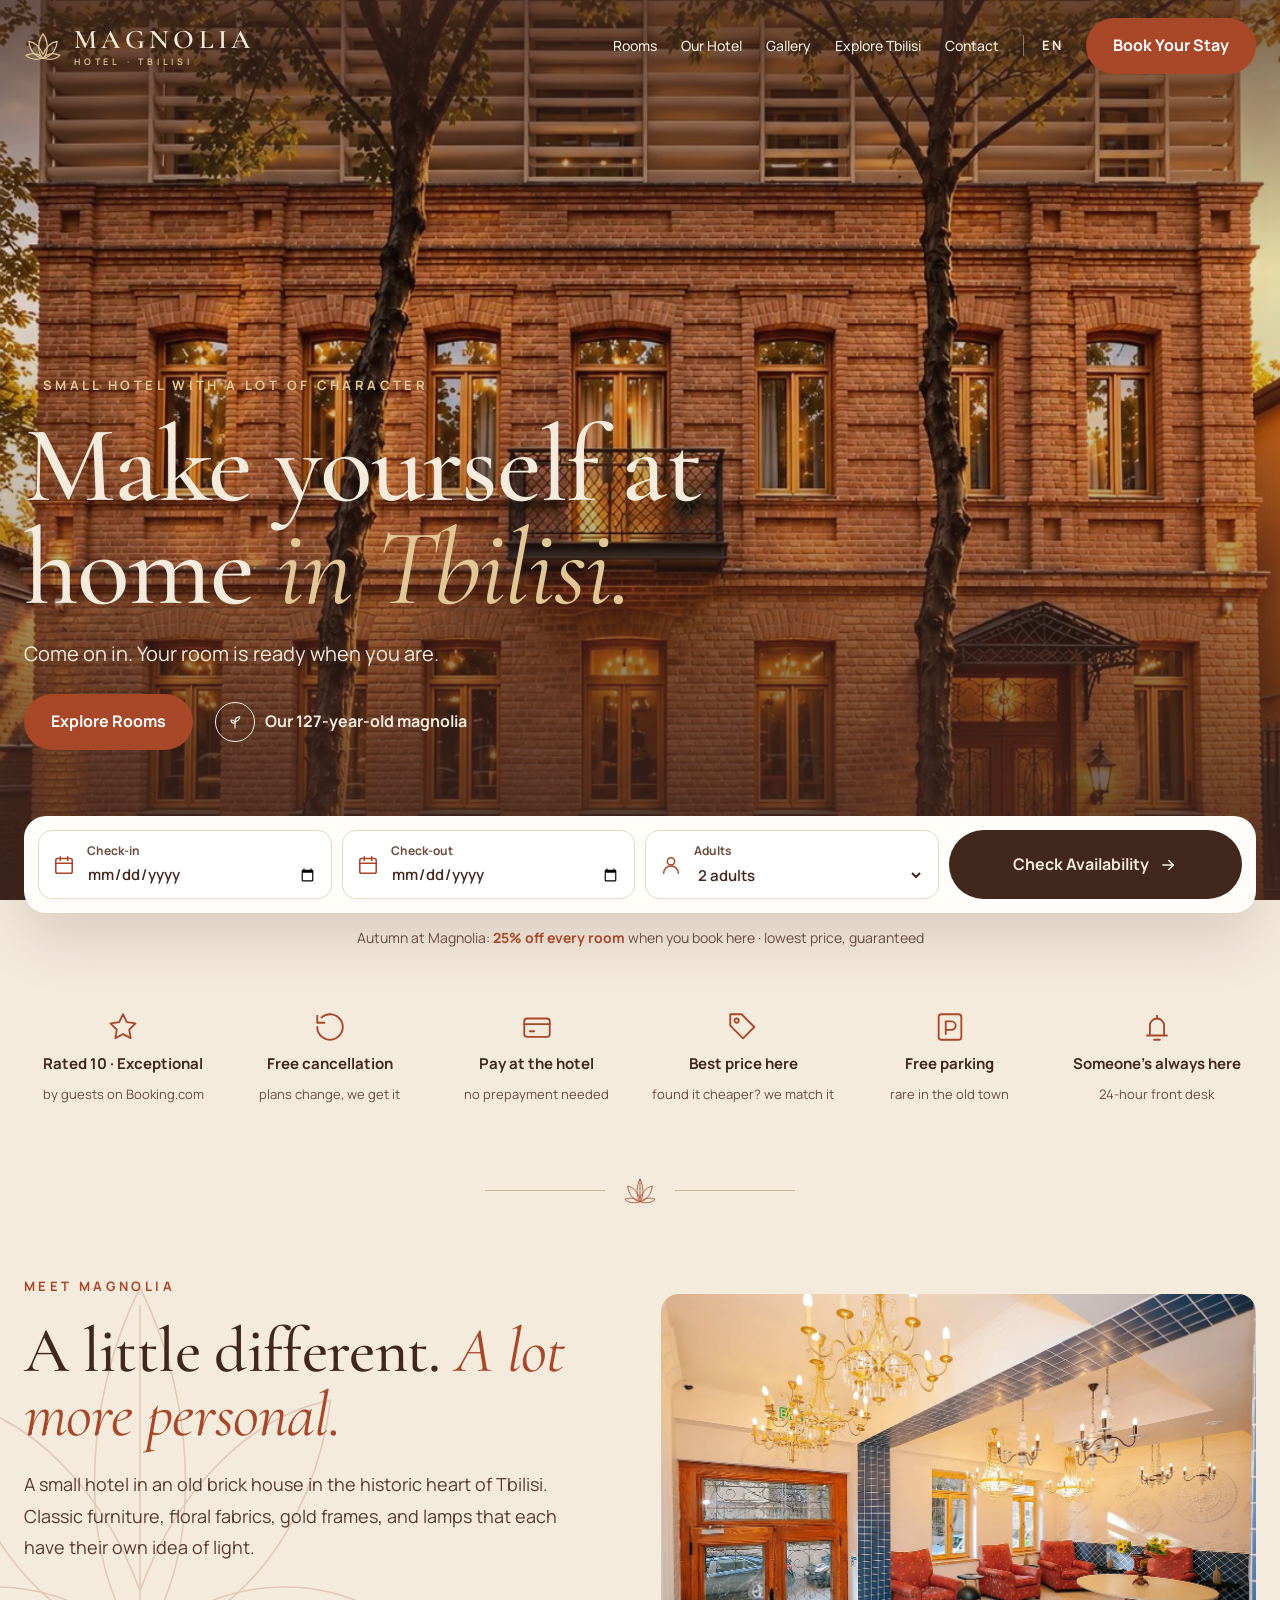
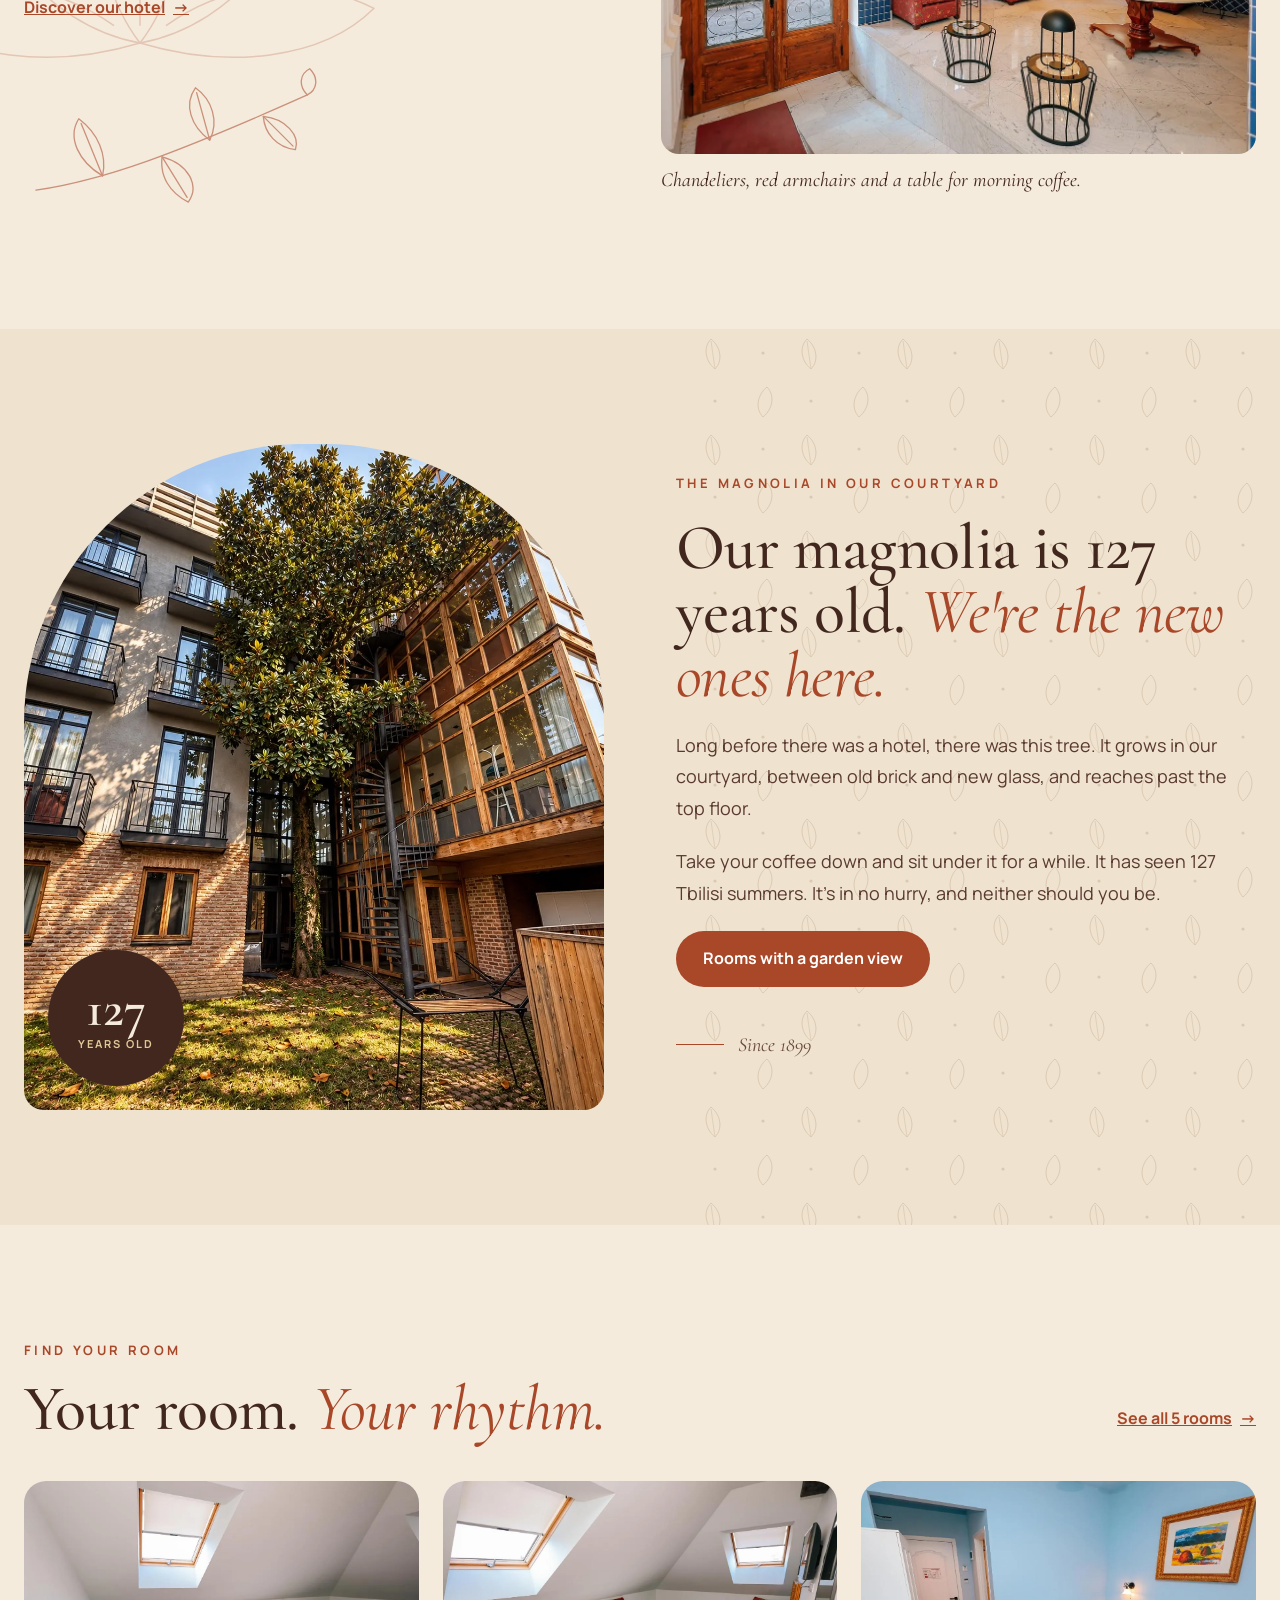
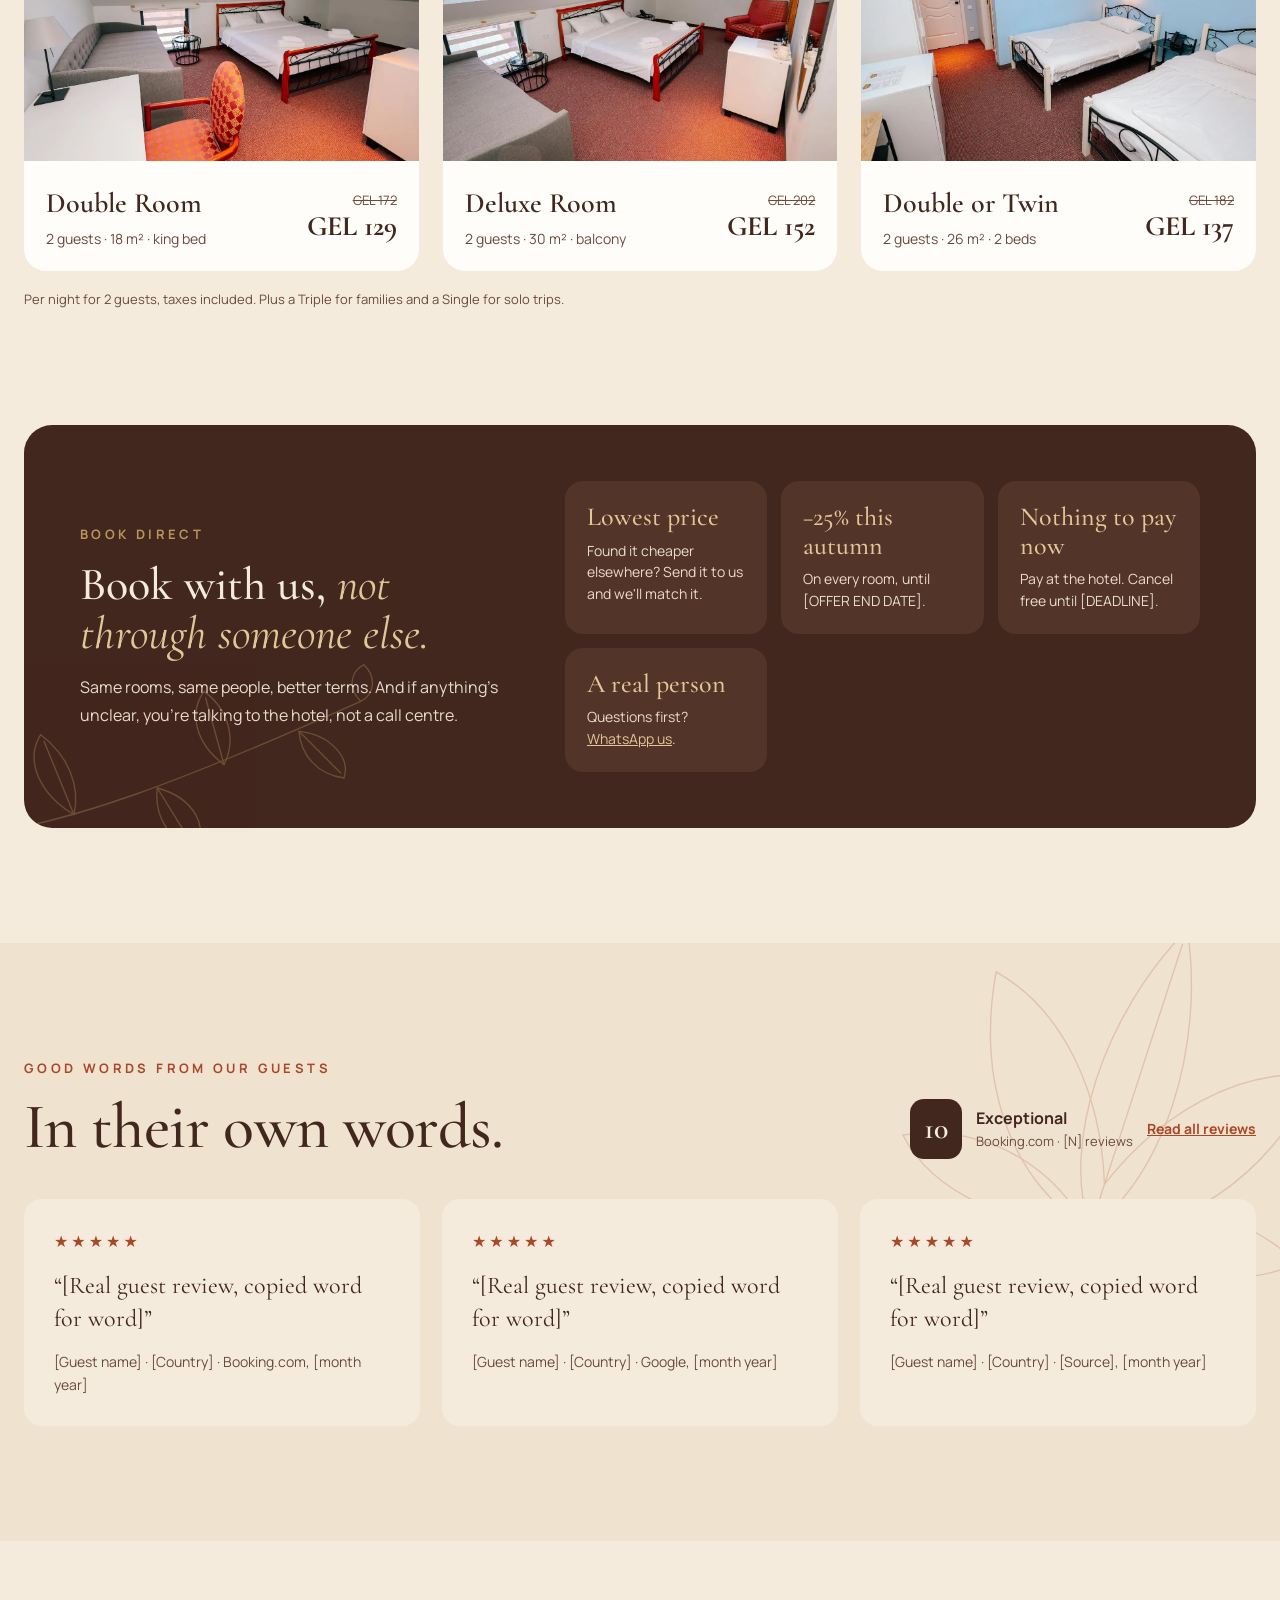
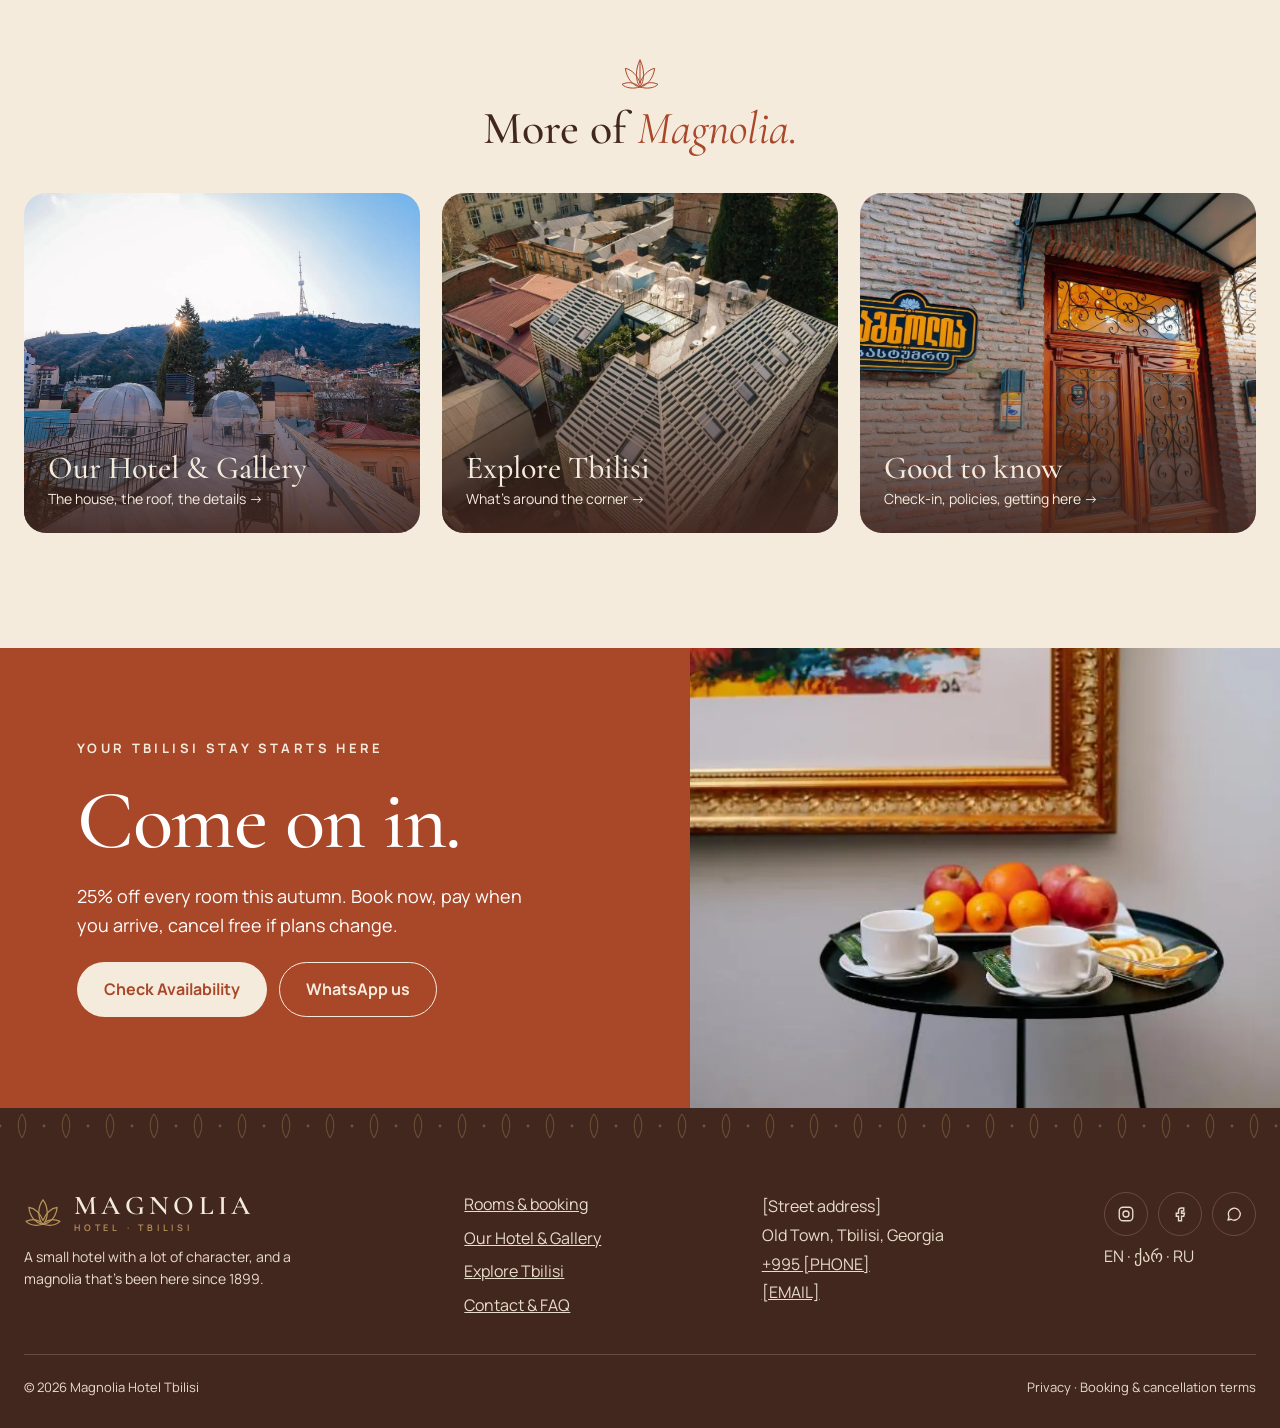
==== index.html @ 1e83b97d "Add Magnolia Hotel website: 5 pages, booking flow, mobile layout Static HTML/CSS/JS site built from " ====
<!doctype html>
<html lang="en">
<head>
<meta charset="utf-8">
<meta name="viewport" content="width=device-width, initial-scale=1">
<title>Magnolia Hotel Tbilisi — A small hotel with a lot of character</title>
<meta name="description" content="A small hotel in an old brick house in Old Tbilisi, with a 127-year-old magnolia in the courtyard. 25% off every room this autumn. Free cancellation, pay at the hotel.">
<meta property="og:title" content="Magnolia Hotel Tbilisi">
<meta property="og:description" content="Make yourself at home in Tbilisi. A small hotel with a lot of character.">
<meta property="og:image" content="assets/img/hero-facade.webp">
<meta name="theme-color" content="#42271F">
<link rel="icon" href="assets/img/favicon.svg" type="image/svg+xml">
<link rel="preconnect" href="https://fonts.googleapis.com">
<link rel="preconnect" href="https://fonts.gstatic.com" crossorigin>
<link href="https://fonts.googleapis.com/css2?family=Cormorant+Garamond:ital,wght@0,400;0,500;0,600;1,400;1,500&family=Manrope:wght@400;500;600;700&display=swap" rel="stylesheet">
<link rel="stylesheet" href="assets/css/styles.css">
<script type="application/ld+json">
{"@context":"https://schema.org","@type":"Hotel","name":"Magnolia Hotel Tbilisi","description":"A small hotel in an old brick house in Old Tbilisi, with a 127-year-old magnolia in the courtyard.","address":{"@type":"PostalAddress","streetAddress":"[Street address]","addressLocality":"Tbilisi","addressCountry":"GE"},"telephone":"+995 [PHONE]","amenityFeature":[{"@type":"LocationFeatureSpecification","name":"Free parking","value":true},{"@type":"LocationFeatureSpecification","name":"Free Wi-Fi","value":true},{"@type":"LocationFeatureSpecification","name":"24-hour front desk","value":true}],"priceRange":"GEL 106–190"}
</script>
</head>
<body>
<svg width="0" height="0" style="position:absolute" aria-hidden="true">
<symbol id="mg-mark" viewBox="0 0 40 34"><g fill="none" stroke="currentColor" stroke-linejoin="round"><path d="M20 30 C14 24 14 12 20 4 C26 12 26 24 20 30Z"/><path d="M20 30 C12 29 6 22 5 12 C12 13 17 19 20 26"/><path d="M20 30 C28 29 34 22 35 12 C28 13 23 19 20 26"/><path d="M20 30 C13 32 6 31 2 27 C8 24 14 25 18 28"/><path d="M20 30 C27 32 34 31 38 27 C32 24 26 25 22 28"/></g></symbol>
<symbol id="mg-flower" viewBox="0 0 120 100"><g fill="none" stroke="currentColor" stroke-linejoin="round"><path d="M60 92 C46 74 46 38 60 10 C74 38 74 74 60 92Z"/><path d="M60 92 C38 88 20 66 16 36 C36 40 52 58 60 80"/><path d="M60 92 C82 88 100 66 104 36 C84 40 68 58 60 80"/><path d="M60 92 C40 98 18 96 6 84 C22 76 40 78 54 88"/><path d="M60 92 C80 98 102 96 114 84 C98 76 80 78 66 88"/><path d="M60 14 L60 88"/></g></symbol>
<symbol id="mg-branch" viewBox="0 -6 240 126"><g fill="none" stroke="currentColor" stroke-linecap="round" stroke-linejoin="round"><path d="M4 100 C60 92 120 70 232 20"/><path d="M60 88 C40 76 30 56 40 40 C56 52 64 70 60 88Z"/><path d="M60 88 L42 44"/><path d="M110 72 C132 78 142 96 132 110 C116 102 108 88 110 72Z"/><path d="M110 72 L131 106"/><path d="M150 58 C134 46 128 28 138 14 C152 24 158 42 150 58Z"/><path d="M150 58 L139 18"/><path d="M195 38 C214 40 226 54 222 66 C206 64 196 52 195 38Z"/><path d="M195 38 L220 63"/><path d="M232 20 C224 12 226 2 234 -2 C242 6 240 16 232 20Z"/></g></symbol>
</svg>
<a class="skip-link" href="#main">Skip to content</a>

<header class="site-header site-header--overlay">
<div class="container site-header__inner">
<a class="logo" href="index.html" aria-label="Magnolia Hotel Tbilisi — home">
<svg class="logo__mark" stroke-width="1.3"><use href="#mg-mark"/></svg>
<span class="logo__text"><span class="logo__name">MAGNOLIA</span><span class="logo__sub">HOTEL · TBILISI</span></span>
</a>
<button class="nav-toggle" type="button" aria-controls="site-nav" aria-expanded="false" data-nav-open aria-label="Open menu"><svg width="20" height="20" viewBox="0 0 24 24" fill="none" stroke="currentColor" stroke-width="1.8" stroke-linecap="round" aria-hidden="true"><path d="M4 8h16M4 16h16"/></svg></button>
<nav class="nav" id="site-nav" aria-label="Main">
<button class="nav-toggle nav-close" type="button" data-nav-close aria-label="Close menu"><svg width="20" height="20" viewBox="0 0 24 24" fill="none" stroke="currentColor" stroke-width="1.8" stroke-linecap="round" aria-hidden="true"><path d="M6 6l12 12M18 6L6 18"/></svg></button>
<a href="rooms.html">Rooms</a>
<a href="our-hotel.html">Our Hotel</a>
<a href="our-hotel.html#gallery">Gallery</a>
<a href="explore.html">Explore Tbilisi</a>
<a href="contact.html">Contact</a>
<span class="nav__lang">EN</span>
<a class="btn btn--primary nav__cta" href="rooms.html">Book Your Stay</a>
</nav>
</div>
</header>

<main id="main">
<!-- HERO -->
<section class="hero">
<img class="hero__img" src="assets/img/hero-facade.webp" alt="Magnolia Hotel at golden hour: a red-brick facade with glowing windows, a wrought-iron balcony and two street trees" fetchpriority="high" width="1086" height="1448">
<div class="hero__shade" aria-hidden="true"></div>
<div class="container hero__content">
<div class="hero__copy">
<p class="eyebrow">A small hotel with a lot of character</p>
<h1 class="display h1">Make yourself at home <em>in Tbilisi.</em></h1>
<p class="hero__sub">Come on in. Your room is ready when you are.</p>
<div class="hero__actions">
<a class="btn btn--primary" href="rooms.html">Explore Rooms</a>
<a class="hero__story" href="#magnolia"><span class="hero__story-icon"><svg width="16" height="16" viewBox="0 0 24 24" fill="none" stroke="currentColor" stroke-width="1.8" stroke-linecap="round" stroke-linejoin="round" aria-hidden="true"><path d="M12 21V11"/><path d="M12 11c0-4 3-7 7-7 0 4-3 7-7 7z"/><path d="M12 14c0-3-2-5-6-5 0 3 2 5 6 5z"/></svg></span>Our 127-year-old magnolia</a>
</div>
</div>
</div>
</section>

<!-- BOOKING BAR -->
<section class="booking container" aria-label="Check availability">
<form class="booking__form" action="rooms.html" method="get" data-home-booking>
<label class="field"><svg width="22" height="22" viewBox="0 0 24 24" fill="none" stroke="currentColor" stroke-width="1.7" stroke-linecap="round" stroke-linejoin="round" aria-hidden="true"><rect x="3" y="5" width="18" height="16" rx="2"/><path d="M3 10h18M8 3v4M16 3v4"/></svg><span class="field__body"><span class="field__label">Check-in</span><input type="date" name="checkin"></span></label>
<label class="field"><svg width="22" height="22" viewBox="0 0 24 24" fill="none" stroke="currentColor" stroke-width="1.7" stroke-linecap="round" stroke-linejoin="round" aria-hidden="true"><rect x="3" y="5" width="18" height="16" rx="2"/><path d="M3 10h18M8 3v4M16 3v4"/></svg><span class="field__body"><span class="field__label">Check-out</span><input type="date" name="checkout"></span></label>
<label class="field"><svg width="22" height="22" viewBox="0 0 24 24" fill="none" stroke="currentColor" stroke-width="1.7" stroke-linecap="round" stroke-linejoin="round" aria-hidden="true"><circle cx="12" cy="8" r="4"/><path d="M4 21a8 8 0 0 1 16 0"/></svg><span class="field__body"><span class="field__label">Adults</span><select name="adults"><option value="2">2 adults</option><option value="1">1 adult</option><option value="3">3 adults</option></select></span></label>
<button class="btn btn--dark" type="submit">Check Availability <svg width="18" height="18" viewBox="0 0 24 24" fill="none" stroke="currentColor" stroke-width="2" stroke-linecap="round" stroke-linejoin="round" aria-hidden="true"><path d="M5 12h14"/><path d="M13 6l6 6-6 6"/></svg></button>
</form>
<p class="booking__note">Autumn at Magnolia: <strong>25% off every room</strong> when you book here · lowest price, guaranteed</p>
</section>

<!-- TRUST -->
<section class="container" aria-label="Why guests trust us">
<ul class="trust">
<li><svg viewBox="0 0 24 24" fill="none" stroke="currentColor" stroke-width="1.3" stroke-linecap="round" stroke-linejoin="round" aria-hidden="true"><path d="M12 3l2.7 5.6 6.1.9-4.4 4.3 1 6.1L12 17l-5.4 2.9 1-6.1-4.4-4.3 6.1-.9z"/></svg><strong>Rated 10 · Exceptional</strong><span>by guests on Booking.com</span></li>
<li><svg viewBox="0 0 24 24" fill="none" stroke="currentColor" stroke-width="1.3" stroke-linecap="round" stroke-linejoin="round" aria-hidden="true"><path d="M3 12a9 9 0 1 0 3-6.7"/><path d="M3 4v5h5"/></svg><strong>Free cancellation</strong><span>plans change, we get it</span></li>
<li><svg viewBox="0 0 24 24" fill="none" stroke="currentColor" stroke-width="1.3" stroke-linecap="round" stroke-linejoin="round" aria-hidden="true"><rect x="3" y="6" width="18" height="13" rx="2"/><path d="M3 10h18M7 15h3"/></svg><strong>Pay at the hotel</strong><span>no prepayment needed</span></li>
<li><svg viewBox="0 0 24 24" fill="none" stroke="currentColor" stroke-width="1.3" stroke-linecap="round" stroke-linejoin="round" aria-hidden="true"><path d="M20 12l-8 8-9-9V3h8z"/><circle cx="7.5" cy="7.5" r="1.5"/></svg><strong>Best price here</strong><span>found it cheaper? we match it</span></li>
<li><svg viewBox="0 0 24 24" fill="none" stroke="currentColor" stroke-width="1.3" stroke-linecap="round" stroke-linejoin="round" aria-hidden="true"><rect x="4" y="3" width="16" height="18" rx="2"/><path d="M9 17V8h4a3 3 0 0 1 0 6H9"/></svg><strong>Free parking</strong><span>rare in the old town</span></li>
<li><svg viewBox="0 0 24 24" fill="none" stroke="currentColor" stroke-width="1.3" stroke-linecap="round" stroke-linejoin="round" aria-hidden="true"><path d="M5 18h14M7 18V11a5 5 0 0 1 10 0v7"/><path d="M12 4v2M10 21h4"/></svg><strong>Someone's always here</strong><span>24-hour front desk</span></li>
</ul>
<div class="ornament" aria-hidden="true"><svg width="34" height="28" stroke-width="3"><use href="#mg-flower"/></svg></div>
</section>

<!-- MEET MAGNOLIA -->
<section class="section decor-host" style="padding-top: 72px">
<svg class="decor decor--hide-sm" width="520" height="434" stroke-width="0.35" style="left:-120px;top:40px;opacity:.22;color:var(--terracotta)" aria-hidden="true"><use href="#mg-flower"/></svg>
<div class="container split">
<div class="stack">
<p class="eyebrow">Meet Magnolia</p>
<h2 class="h2">A little different. <em>A lot more personal.</em></h2>
<p class="lead">A small hotel in an old brick house in the historic heart of Tbilisi. Classic furniture, floral fabrics, gold frames, and lamps that each have their own idea of light.</p>
<a class="link-arrow" href="our-hotel.html">Discover our hotel <span aria-hidden="true">→</span></a>
<svg width="300" height="150" stroke-width="1.1" style="color:var(--terracotta);opacity:.55;margin-top:12px" aria-hidden="true"><use href="#mg-branch"/></svg>
</div>
<figure class="figure" style="flex-grow:1.2">
<img src="assets/img/lobby.webp" alt="Magnolia's lobby: gold chandeliers, red floral armchairs, blue tiles and a round wooden table" loading="lazy" style="height:clamp(300px,36vw,460px)" width="1400" height="933">
<figcaption class="caption">Chandeliers, red armchairs and a table for morning coffee.</figcaption>
</figure>
</div>
</section>

<!-- 127-YEAR-OLD MAGNOLIA -->
<section id="magnolia" class="section section--sand decor-host">
<svg class="decor decor--hide-sm" style="top:0;right:0;width:46%;height:100%;opacity:.5" aria-hidden="true"><defs><pattern id="mg-leaves" width="96" height="96" patternUnits="userSpaceOnUse"><path d="M24 40 C14 32 12 18 20 10 C30 18 32 32 24 40Z" fill="none" stroke="#C9B497"/><path d="M24 40 L20 12" stroke="#C9B497" stroke-width=".8"/><path d="M72 88 C82 80 84 66 76 58 C66 66 64 80 72 88Z" fill="none" stroke="#C9B497"/><circle cx="72" cy="24" r="1.6" fill="#C9B497"/><circle cx="24" cy="72" r="1.6" fill="#C9B497"/></pattern></defs><rect width="100%" height="100%" fill="url(#mg-leaves)"/></svg>
<div class="container split">
<figure class="magnolia__media figure">
<img class="arch" src="assets/img/magnolia-courtyard.webp" alt="A tall, old magnolia tree in the hotel courtyard, rising between brick walls, glass windows and a spiral staircase" loading="lazy" width="1086" height="1448">
<div class="badge-127"><b>127</b><span>YEARS OLD</span></div>
</figure>
<div class="stack">
<p class="eyebrow">The magnolia in our courtyard</p>
<h2 class="h2">Our magnolia is 127 years old. <em>We're the new ones here.</em></h2>
<p class="lead">Long before there was a hotel, there was this tree. It grows in our courtyard, between old brick and new glass, and reaches past the top floor.</p>
<p class="lead">Take your coffee down and sit under it for a while. It has seen 127 Tbilisi summers. It's in no hurry, and neither should you be.</p>
<div><a class="btn btn--primary" href="rooms.html">Rooms with a garden view</a></div>
<p class="since">Since 1899</p>
</div>
</div>
</section>

<!-- ROOMS PREVIEW -->
<section class="section">
<div class="container">
<div class="section-head">
<div class="stack" style="gap:16px">
<p class="eyebrow">Find your room</p>
<h2 class="h2">Your room. <em>Your rhythm.</em></h2>
</div>
<a class="link-arrow" href="rooms.html">See all 5 rooms <span aria-hidden="true">→</span></a>
</div>
<div class="cards">
<a class="room-card" href="rooms.html?room=double"><img src="assets/img/room-double.webp" alt="Double Room with a skylight over a writing desk and a king bed" loading="lazy" width="1280" height="853"><span class="room-card__body"><span><span class="room-card__name">Double Room</span><span class="room-card__meta">2 guests · 18 m² · king bed</span></span><span class="price"><s>GEL 172</s><strong>GEL 129</strong></span></span></a>
<a class="room-card" href="rooms.html?room=deluxe"><img src="assets/img/room-deluxe.webp" alt="Deluxe Room with two skylights, a king bed and a red armchair" loading="lazy" width="1280" height="853"><span class="room-card__body"><span><span class="room-card__name">Deluxe Room</span><span class="room-card__meta">2 guests · 30 m² · balcony</span></span><span class="price"><s>GEL 202</s><strong>GEL 152</strong></span></span></a>
<a class="room-card" href="rooms.html?room=twin"><img src="assets/img/room-twin.webp" alt="Double or Twin Room with dusty blue walls and two beds" loading="lazy" width="1280" height="853"><span class="room-card__body"><span><span class="room-card__name">Double or Twin</span><span class="room-card__meta">2 guests · 26 m² · 2 beds</span></span><span class="price"><s>GEL 182</s><strong>GEL 137</strong></span></span></a>
</div>
<p class="small" style="margin-top:18px">Per night for 2 guests, taxes included. Plus a Triple for families and a Single for solo trips.</p>
</div>
</section>

<!-- BOOK DIRECT -->
<section class="container" style="padding-bottom: clamp(72px, 9vw, 120px)" aria-labelledby="direct-h">
<div class="direct decor-host">
<svg class="decor" width="420" height="210" stroke-width=".8" style="left:-60px;bottom:-40px;opacity:.35;color:var(--gold)" aria-hidden="true"><use href="#mg-branch"/></svg>
<div class="stack on-dark" style="gap:16px">
<p class="eyebrow">Book direct</p>
<h2 id="direct-h" class="h3">Book with us, <em style="color:var(--gold-light)">not through someone else.</em></h2>
<p class="lead" style="color:#E8DCCB;font-size:16px">Same rooms, same people, better terms. And if anything's unclear, you're talking to the hotel, not a call centre.</p>
</div>
<ul>
<li><strong>Lowest price</strong><span>Found it cheaper elsewhere? Send it to us and we'll match it.</span></li>
<li><strong>−25% this autumn</strong><span>On every room, until [OFFER END DATE].</span></li>
<li><strong>Nothing to pay now</strong><span>Pay at the hotel. Cancel free until [DEADLINE].</span></li>
<li><strong>A real person</strong><span>Questions first? <a href="https://wa.me/995000000000">WhatsApp us</a>.</span></li>
</ul>
</div>
</section>

<!-- REVIEWS -->
<section class="section section--sand decor-host" aria-labelledby="reviews-h">
<svg class="decor decor--hide-sm" width="460" height="384" stroke-width=".35" style="right:-90px;top:-60px;opacity:.2;transform:rotate(18deg);color:var(--terracotta)" aria-hidden="true"><use href="#mg-flower"/></svg>
<div class="container">
<div class="section-head">
<div class="stack" style="gap:16px">
<p class="eyebrow">Good words from our guests</p>
<h2 id="reviews-h" class="h2">In their own words.</h2>
</div>
<div class="rating"><span class="rating__score">10</span><span style="display:flex;flex-direction:column;font-size:14px"><strong style="font-size:16px">Exceptional</strong><span class="small">Booking.com · [N] reviews</span></span><a href="https://www.booking.com" style="font-weight:700;font-size:14px">Read all reviews</a></div>
</div>
<div class="reviews">
<blockquote class="review"><span class="review__stars" aria-label="5 out of 5">★★★★★</span><p>“[Real guest review, copied word for word]”</p><footer>[Guest name] · [Country] · Booking.com, [month year]</footer></blockquote>
<blockquote class="review"><span class="review__stars" aria-label="5 out of 5">★★★★★</span><p>“[Real guest review, copied word for word]”</p><footer>[Guest name] · [Country] · Google, [month year]</footer></blockquote>
<blockquote class="review"><span class="review__stars" aria-label="5 out of 5">★★★★★</span><p>“[Real guest review, copied word for word]”</p><footer>[Guest name] · [Country] · [Source], [month year]</footer></blockquote>
</div>
</div>
</section>

<!-- MORE OF MAGNOLIA -->
<section class="section" aria-labelledby="more-h">
<div class="container">
<div class="stack" style="align-items:center;text-align:center;gap:14px;margin-bottom:40px">
<svg width="40" height="34" stroke-width="3" style="color:var(--terracotta)" aria-hidden="true"><use href="#mg-flower"/></svg>
<h2 id="more-h" class="h3">More of <em>Magnolia.</em></h2>
</div>
<div class="tiles">
<a class="tile" href="our-hotel.html"><img src="assets/img/rooftop-view.webp" alt="" loading="lazy"><span class="tile__text"><strong>Our Hotel &amp; Gallery</strong><span>The house, the roof, the details →</span></span></a>
<a class="tile" href="explore.html"><img src="assets/img/rooftop-domes.webp" alt="" loading="lazy"><span class="tile__text"><strong>Explore Tbilisi</strong><span>What's around the corner →</span></span></a>
<a class="tile" href="contact.html"><img src="assets/img/entrance-door.webp" alt="" loading="lazy"><span class="tile__text"><strong>Good to know</strong><span>Check-in, policies, getting here →</span></span></a>
</div>
</div>
</section>

<!-- CTA -->
<section class="cta-split">
<div class="cta-split__text">
<p class="eyebrow">Your Tbilisi stay starts here</p>
<h2 class="display" style="font-size:clamp(52px,6.5vw,100px)">Come on in.</h2>
<p style="margin:0;font-size:18px;max-width:480px">25% off every room this autumn. Book now, pay when you arrive, cancel free if plans change.</p>
<div style="display:flex;flex-wrap:wrap;gap:12px"><a class="btn btn--light" href="rooms.html">Check Availability</a><a class="btn btn--outline-light" href="https://wa.me/995000000000">WhatsApp us</a></div>
</div>
<div class="cta-split__media"><img src="assets/img/welcome-tray.webp" alt="Tea, oranges and apples on a small black table under a gold-framed painting" loading="lazy"></div>
</section>
</main>

<footer class="site-footer">
<svg class="footer-pattern" aria-hidden="true"><defs><pattern id="mg-petals" width="44" height="36" patternUnits="userSpaceOnUse"><path d="M22 6 C17 12 17 22 22 30 C27 22 27 12 22 6Z" fill="none" stroke="#B99559"/><circle cx="0" cy="18" r="1.4" fill="#B99559"/><circle cx="44" cy="18" r="1.4" fill="#B99559"/></pattern></defs><rect width="100%" height="100%" fill="url(#mg-petals)"/></svg>
<div class="container">
<div class="footer-grid">
<div class="stack" style="gap:14px;max-width:280px">
<span class="logo"><svg class="logo__mark" stroke-width="1.3" style="color:var(--gold)" aria-hidden="true"><use href="#mg-mark"/></svg><span class="logo__text"><span class="logo__name" style="color:var(--ivory)">MAGNOLIA</span><span class="logo__sub" style="color:var(--gold)">HOTEL · TBILISI</span></span></span>
<span style="font-size:14px">A small hotel with a lot of character, and a magnolia that's been here since 1899.</span>
</div>
<nav aria-label="Footer"><a href="rooms.html">Rooms &amp; booking</a><a href="our-hotel.html">Our Hotel &amp; Gallery</a><a href="explore.html">Explore Tbilisi</a><a href="contact.html">Contact &amp; FAQ</a></nav>
<address>[Street address]<br>Old Town, Tbilisi, Georgia<br><a href="tel:+995000000000">+995 [PHONE]</a><br><a href="mailto:hello@example.com">[EMAIL]</a></address>
<div class="footer-col">
<div class="social">
<a href="https://instagram.com" aria-label="Instagram"><svg width="18" height="18" viewBox="0 0 24 24" fill="none" stroke="currentColor" stroke-width="1.8" aria-hidden="true"><rect x="3" y="3" width="18" height="18" rx="5"/><circle cx="12" cy="12" r="4"/></svg></a>
<a href="https://facebook.com" aria-label="Facebook"><svg width="18" height="18" viewBox="0 0 24 24" fill="none" stroke="currentColor" stroke-width="1.8" stroke-linecap="round" aria-hidden="true"><path d="M14 8h3V4h-3a4 4 0 0 0-4 4v3H7v4h3v6h4v-6h3l1-4h-4V8z"/></svg></a>
<a href="https://wa.me/995000000000" aria-label="WhatsApp"><svg width="18" height="18" viewBox="0 0 24 24" fill="none" stroke="currentColor" stroke-width="1.8" stroke-linejoin="round" aria-hidden="true"><path d="M4 20l1.3-3.9A8 8 0 1 1 8 19z"/></svg></a>
</div>
<span>EN · ქარ · RU</span>
</div>
</div>
<div class="footer-bottom"><span>© 2026 Magnolia Hotel Tbilisi</span><span>Privacy · Booking &amp; cancellation terms</span></div>
</div>
</footer>

<div class="mobile-book" role="region" aria-label="Quick booking">
<span class="mobile-book__price">from <s>GEL 142</s><strong>GEL 106 <em>−25%</em></strong></span>
<a class="btn btn--primary" href="rooms.html">Book Now</a>
</div>

<script src="assets/js/main.js" defer></script>
</body>
</html>
---- assets/css/styles.css ----
/* ==========================================================================
   Magnolia Hotel Tbilisi — styles
   Brand: Terracotta · Warm Ivory · Soft Gold · Dusty Blue · Dark Cocoa
   Type:  Cormorant Garamond (display) + Manrope (text)
   ========================================================================== */

:root {
  --terracotta: #A94729;
  --ivory: #F5EBDD;
  --gold: #B99559;
  --gold-light: #E2C796;
  --blue: #7793A5;
  --cocoa: #42271F;
  --cocoa-2: #533429;
  --sand: #EFE2CF;
  --paper: #FFFDF9;
  --text: #5A3A2F;
  --muted: #6B4A3E;
  --line: #E6D8C3;
  --line-2: #C9B497;
  --ok: #2F6B45;

  --font-display: 'Cormorant Garamond', Georgia, serif;
  --font-text: 'Manrope', system-ui, -apple-system, sans-serif;

  --container: 1360px;
  --gutter: 24px;
  --radius: 20px;
  --radius-lg: 28px;
  --shadow: 0 24px 60px rgba(66, 39, 31, 0.16);
}

*, *::before, *::after { box-sizing: border-box; }
html { scroll-behavior: smooth; -webkit-text-size-adjust: 100%; }
body {
  margin: 0;
  background: var(--ivory);
  color: var(--cocoa);
  font-family: var(--font-text);
  font-size: 16px;
  line-height: 1.6;
  -webkit-font-smoothing: antialiased;
}
img, svg { display: block; max-width: 100%; }
a { color: var(--terracotta); }
a:hover { color: var(--cocoa); }
button, input, select, textarea { font: inherit; color: inherit; }
:focus-visible { outline: 3px solid var(--gold); outline-offset: 3px; border-radius: 6px; }
.sr-only { position: absolute; width: 1px; height: 1px; padding: 0; margin: -1px; overflow: hidden; clip: rect(0 0 0 0); white-space: nowrap; border: 0; }
.skip-link { position: absolute; left: 16px; top: -60px; z-index: 100; background: var(--cocoa); color: var(--ivory); padding: 10px 16px; border-radius: 10px; }
.skip-link:focus { top: 16px; }

/* ---------- Layout ---------- */
.container { width: 100%; max-width: var(--container); margin: 0 auto; padding: 0 var(--gutter); }
.section { padding: clamp(72px, 9vw, 120px) 0; position: relative; }
.section--sand { background: var(--sand); }
.section--cocoa { background: var(--cocoa); color: var(--ivory); }
.decor-host { position: relative; z-index: 0; overflow: hidden; }
.decor { position: absolute; z-index: -1; pointer-events: none; }
.split { display: flex; flex-wrap: wrap; gap: clamp(40px, 6vw, 72px); align-items: center; }
.split > * { flex: 1 1 420px; min-width: 0; }
.stack { display: flex; flex-direction: column; gap: 22px; }
.section-head { display: flex; flex-wrap: wrap; gap: 20px 32px; align-items: flex-end; justify-content: space-between; margin-bottom: 40px; }

/* ---------- Type ---------- */
.eyebrow { font-size: 13px; font-weight: 700; letter-spacing: 0.26em; text-transform: uppercase; color: var(--terracotta); margin: 0; }
.section--cocoa .eyebrow, .on-dark .eyebrow { color: var(--gold); }
.display { font-family: var(--font-display); font-weight: 500; line-height: 0.95; letter-spacing: -0.015em; margin: 0; }
.display em, .h2 em, .h3 em { font-weight: 400; font-style: italic; color: var(--terracotta); }
.on-dark .display em, .section--cocoa .h2 em, .on-dark .h2 em { color: var(--gold-light); }
.h1 { font-size: clamp(52px, 8.5vw, 128px); }
.h1-page { font-size: clamp(48px, 7vw, 104px); }
.h2 { font-family: var(--font-display); font-weight: 500; font-size: clamp(40px, 5vw, 72px); line-height: 1; margin: 0; letter-spacing: -0.01em; }
.h3 { font-family: var(--font-display); font-weight: 500; font-size: clamp(32px, 3.6vw, 52px); line-height: 1.05; margin: 0; }
.lead { font-size: 18px; line-height: 1.75; color: var(--text); margin: 0; }
.section--cocoa .lead { color: #E8DCCB; }
.caption { font-family: var(--font-display); font-style: italic; font-size: 20px; margin: 0; }
.small { font-size: 13px; color: var(--muted); margin: 0; }

/* ---------- Buttons ---------- */
.btn { display: inline-flex; align-items: center; justify-content: center; gap: 10px; min-height: 52px; padding: 14px 26px; border-radius: 999px; font-weight: 700; font-size: 16px; text-decoration: none; border: 1px solid transparent; cursor: pointer; transition: transform .15s ease, background .15s ease, color .15s ease; }
.btn:hover { transform: translateY(-1px); }
.btn--primary { background: var(--terracotta); color: #fff; }
.btn--primary:hover { background: #923B21; color: #fff; }
.btn--dark { background: var(--cocoa); color: var(--ivory); }
.btn--dark:hover { background: #2F1B15; color: var(--ivory); }
.btn--light { background: var(--ivory); color: var(--terracotta); }
.btn--outline { border-color: var(--cocoa); color: var(--cocoa); background: transparent; }
.btn--outline-light { border-color: var(--ivory); color: var(--ivory); background: transparent; }
.btn--outline-light:hover { color: var(--ivory); background: rgba(245,235,221,.12); }
.btn--block { width: 100%; }
.link-arrow { display: inline-flex; align-items: center; gap: 8px; min-height: 44px; font-weight: 700; }

/* ---------- Logo ---------- */
.logo { display: inline-flex; align-items: center; gap: 12px; text-decoration: none; color: inherit; }
.logo:hover { color: inherit; }
.logo__mark { width: 38px; height: 32px; color: var(--gold-light); }
.logo__text { display: flex; flex-direction: column; line-height: 1; }
.logo__name { font-family: var(--font-display); font-size: 27px; font-weight: 600; letter-spacing: 0.16em; }
.logo__sub { font-size: 9px; font-weight: 600; letter-spacing: 0.42em; margin-top: 4px; color: var(--gold-light); }

/* ---------- Header ---------- */
.site-header { position: sticky; top: 0; z-index: 50; background: var(--cocoa); color: var(--ivory); transition: background .25s ease, box-shadow .25s ease; }
.site-header--overlay { position: absolute; left: 0; right: 0; background: transparent; }
.site-header--overlay.is-scrolled { position: fixed; background: rgba(66,39,31,.96); box-shadow: 0 6px 24px rgba(0,0,0,.18); }
.site-header__inner { display: flex; align-items: center; justify-content: space-between; gap: 18px; padding-top: 18px; padding-bottom: 18px; }
.nav { display: flex; align-items: center; gap: 24px; font-size: 14px; font-weight: 500; }
.nav a { color: var(--ivory); text-decoration: none; }
.nav a:hover, .nav a[aria-current="page"] { color: var(--gold-light); }
.nav a[aria-current="page"] { text-decoration: underline; text-underline-offset: 6px; }
.nav__lang { font-size: 13px; font-weight: 700; letter-spacing: .1em; border-left: 1px solid rgba(245,235,221,.4); padding-left: 18px; }
.nav__cta { color: #fff !important; }
.nav-toggle { display: none; width: 46px; height: 46px; border-radius: 50%; border: 1px solid rgba(245,235,221,.5); background: transparent; color: var(--ivory); align-items: center; justify-content: center; cursor: pointer; }

@media (max-width: 1080px) {
  .nav-toggle { display: inline-flex; }
  .nav { position: fixed; inset: 0; z-index: 60; flex-direction: column; align-items: flex-start; justify-content: center; gap: 22px; padding: 96px 32px 40px; background: var(--cocoa); font-size: 24px; font-family: var(--font-display); transform: translateX(100%); transition: transform .3s ease; visibility: hidden; }
  .nav.is-open { transform: none; visibility: visible; }
  .nav__lang { border: 0; padding: 0; font-family: var(--font-text); font-size: 15px; }
  .nav__cta { font-family: var(--font-text); font-size: 16px; margin-top: 8px; }
  .nav-close { position: absolute; top: 20px; right: 24px; }
}
@media (min-width: 1081px) { .nav-close { display: none; } }

/* ---------- Hero ---------- */
.hero { position: relative; min-height: min(100vh, 900px); display: flex; flex-direction: column; color: var(--ivory); background: var(--cocoa); overflow: hidden; }
.hero__img { position: absolute; inset: 0; width: 100%; height: 100%; object-fit: cover; object-position: center 58%; }
.hero__shade { position: absolute; inset: 0; background: linear-gradient(180deg, rgba(66,39,31,.72) 0%, rgba(66,39,31,.12) 30%, rgba(66,39,31,.3) 55%, rgba(66,39,31,.9) 100%); }
.hero__content { position: relative; z-index: 2; flex-grow: 1; display: flex; flex-direction: column; justify-content: flex-end; padding-top: 130px; padding-bottom: 150px; }
.hero__copy { max-width: 900px; display: flex; flex-direction: column; gap: 18px; }
.hero .eyebrow { color: var(--gold-light); }
.hero .display em { color: var(--gold-light); }
.hero__sub { font-size: 20px; margin: 0; }
.hero__actions { display: flex; flex-wrap: wrap; align-items: center; gap: 12px 22px; padding-top: 6px; }
.hero__story { display: inline-flex; align-items: center; gap: 10px; min-height: 44px; color: var(--ivory); font-weight: 700; text-decoration: none; }
.hero__story:hover { color: var(--gold-light); }
.hero__story-icon { width: 40px; height: 40px; border-radius: 50%; border: 1px solid currentColor; display: flex; align-items: center; justify-content: center; }

.page-banner { position: relative; min-height: 480px; display: flex; align-items: flex-end; color: var(--ivory); background: var(--cocoa); }
.page-banner img { position: absolute; inset: 0; width: 100%; height: 100%; object-fit: cover; }
.page-banner::after { content: ""; position: absolute; inset: 0; background: linear-gradient(0deg, rgba(66,39,31,.9) 0%, rgba(66,39,31,.12) 65%); }
.page-banner .container { position: relative; z-index: 1; padding-top: 48px; padding-bottom: 48px; display: flex; flex-direction: column; gap: 14px; }
.page-banner .eyebrow { color: var(--gold-light); }
.page-banner .display em { color: var(--gold-light); }

/* ---------- Booking bar ---------- */
.booking { position: relative; z-index: 3; margin-top: -84px; }
.booking__form { background: var(--paper); border-radius: 22px; box-shadow: var(--shadow); padding: 14px; display: grid; grid-template-columns: repeat(auto-fit, minmax(200px, 1fr)); gap: 10px; }
.field { display: flex; align-items: center; gap: 12px; border: 1px solid var(--line); border-radius: 14px; padding: 10px 14px; background: #fff; }
.field svg { flex: none; color: var(--terracotta); }
.field__body { display: flex; flex-direction: column; gap: 2px; flex-grow: 1; min-width: 0; }
.field__label { font-size: 12px; font-weight: 700; color: var(--muted); }
.field input, .field select { border: 0; background: transparent; padding: 0; min-height: 26px; font-weight: 600; font-size: 15px; color: var(--cocoa); width: 100%; }
.booking__note { margin: 14px 4px 0; text-align: center; font-size: 14px; color: var(--muted); }
.booking__note strong { color: var(--terracotta); }

/* ---------- Trust strip ---------- */
.trust { list-style: none; margin: 0; padding: 44px 0 0; display: grid; grid-template-columns: repeat(auto-fit, minmax(160px, 1fr)); gap: 8px; }
.trust li { display: flex; flex-direction: column; align-items: center; text-align: center; gap: 8px; padding: 16px 8px; }
.trust svg { width: 34px; height: 34px; color: var(--terracotta); }
.trust strong { font-size: 15px; }
.trust span { font-size: 13px; color: var(--muted); }

.ornament { display: flex; align-items: center; justify-content: center; gap: 18px; padding-top: 56px; color: var(--terracotta); }
.ornament::before, .ornament::after { content: ""; width: 120px; height: 1px; background: var(--line-2); }

/* ---------- Figures ---------- */
.figure { margin: 0; display: flex; flex-direction: column; gap: 10px; }
.figure img { width: 100%; object-fit: cover; border-radius: 18px; }
.arch { border-radius: 280px 280px 20px 20px !important; }
.arch-sm { border-radius: 160px 160px 16px 16px !important; }

/* ---------- Magnolia story ---------- */
.magnolia__media { position: relative; }
.magnolia__media img { width: 100%; height: clamp(440px, 52vw, 720px); object-fit: cover; }
.badge-127 { position: absolute; left: 24px; bottom: 24px; width: 136px; height: 136px; border-radius: 50%; background: var(--cocoa); color: var(--ivory); display: flex; flex-direction: column; align-items: center; justify-content: center; text-align: center; }
.badge-127 b { font-family: var(--font-display); font-size: 52px; font-weight: 600; line-height: 1; }
.badge-127 span { font-size: 11px; font-weight: 700; letter-spacing: .18em; color: var(--gold-light); }
.since { display: flex; align-items: center; gap: 14px; font-family: var(--font-display); font-style: italic; font-size: 20px; color: var(--muted); }
.since::before { content: ""; width: 48px; height: 1px; background: var(--terracotta); }

/* ---------- Room preview cards (home) ---------- */
.cards { display: grid; grid-template-columns: repeat(auto-fit, minmax(290px, 1fr)); gap: 24px; }
.room-card { background: var(--paper); border-radius: 22px; overflow: hidden; text-decoration: none; color: var(--cocoa); display: flex; flex-direction: column; transition: transform .2s ease, box-shadow .2s ease; }
.room-card:hover { color: var(--cocoa); transform: translateY(-3px); box-shadow: 0 18px 40px rgba(66,39,31,.12); }
.room-card img { width: 100%; height: 280px; object-fit: cover; }
.room-card__body { padding: 20px 22px; display: flex; align-items: center; justify-content: space-between; gap: 12px; }
.room-card__name { font-family: var(--font-display); font-size: 28px; font-weight: 600; display: block; }
.room-card__meta { font-size: 14px; color: var(--muted); }
.price { display: flex; flex-direction: column; align-items: flex-end; }
.price s { font-size: 13px; color: var(--muted); }
.price strong { font-family: var(--font-display); font-size: 28px; line-height: 1.1; }

/* ---------- Book direct ---------- */
.direct { background: var(--cocoa); color: var(--ivory); border-radius: var(--radius-lg); padding: clamp(28px, 5vw, 56px); display: flex; flex-wrap: wrap; gap: 40px; align-items: center; }
.direct > div { flex: 1 1 320px; }
.direct ul { flex: 1.4 1 460px; list-style: none; margin: 0; padding: 0; display: grid; grid-template-columns: repeat(auto-fit, minmax(200px, 1fr)); gap: 14px; }
.direct li { background: var(--cocoa-2); border-radius: 18px; padding: 22px; display: flex; flex-direction: column; gap: 8px; }
.direct li strong { font-family: var(--font-display); font-size: 26px; font-weight: 500; color: var(--gold-light); line-height: 1.1; }
.direct li span { font-size: 14px; line-height: 1.55; color: #E8DCCB; }
.direct a { color: var(--gold-light); }

/* ---------- Reviews ---------- */
.rating { display: flex; align-items: center; gap: 14px; flex-wrap: wrap; }
.rating__score { background: var(--cocoa); color: var(--ivory); font-family: var(--font-display); font-size: 30px; font-weight: 600; border-radius: 14px; padding: 6px 14px; }
.reviews { display: grid; grid-template-columns: repeat(auto-fit, minmax(290px, 1fr)); gap: 22px; }
.review { margin: 0; background: var(--ivory); border-radius: 18px; padding: 30px; display: flex; flex-direction: column; gap: 16px; }
.review__stars { color: var(--terracotta); letter-spacing: 3px; }
.review p { margin: 0; font-family: var(--font-display); font-size: 24px; line-height: 1.35; }
.review footer { font-size: 14px; color: var(--muted); }

/* ---------- Tiles (more of Magnolia) ---------- */
.tiles { display: grid; grid-template-columns: repeat(auto-fit, minmax(270px, 1fr)); gap: 22px; }
.tile { position: relative; display: block; height: 340px; border-radius: 22px; overflow: hidden; color: var(--ivory); text-decoration: none; }
.tile:hover { color: var(--ivory); }
.tile img { width: 100%; height: 100%; object-fit: cover; transition: transform .5s ease; }
.tile:hover img { transform: scale(1.04); }
.tile::after { content: ""; position: absolute; inset: 40% 0 0 0; background: linear-gradient(0deg, rgba(66,39,31,.9), rgba(66,39,31,0)); }
.tile__text { position: absolute; left: 24px; right: 24px; bottom: 22px; z-index: 1; display: flex; flex-direction: column; gap: 4px; }
.tile__text strong { font-family: var(--font-display); font-size: 32px; font-weight: 500; line-height: 1.05; }
.tile__text span { font-size: 14px; }

/* ---------- CTA split ---------- */
.cta-split { background: var(--terracotta); color: #fff; display: flex; flex-wrap: wrap; }
.cta-split__text { flex: 1 1 520px; padding: clamp(56px, 7vw, 112px) clamp(24px, 6vw, 96px); display: flex; flex-direction: column; justify-content: center; gap: 22px; }
.cta-split__text .eyebrow { color: var(--ivory); }
.cta-split__media { flex: 1 1 420px; min-height: 460px; position: relative; }
.cta-split__media img { position: absolute; inset: 0; width: 100%; height: 100%; object-fit: cover; }
.cta-band { display: flex; flex-wrap: wrap; gap: 24px; align-items: center; justify-content: space-between; }

/* ---------- Footer ---------- */
.site-footer { background: var(--cocoa); color: #E8DCCB; }
.site-footer a { color: #E8DCCB; }
.site-footer a:hover { color: var(--gold-light); }
.footer-pattern { display: block; width: 100%; height: 36px; opacity: .4; }
.footer-grid { display: flex; flex-wrap: wrap; gap: 40px; justify-content: space-between; padding: 48px 0 36px; }
.footer-grid address { font-style: normal; line-height: 1.8; }
.footer-grid nav, .footer-col { display: flex; flex-direction: column; gap: 8px; }
.footer-bottom { display: flex; flex-wrap: wrap; gap: 16px; justify-content: space-between; border-top: 1px solid #6A4A3F; padding: 22px 0 30px; font-size: 13px; }
.social { display: flex; gap: 10px; }
.social a { width: 44px; height: 44px; border-radius: 50%; border: 1px solid #6A4A3F; display: flex; align-items: center; justify-content: center; }

/* ---------- Mobile booking bar ---------- */
.mobile-book { display: none; }
@media (max-width: 767px) {
  .mobile-book { display: flex; position: fixed; left: 0; right: 0; bottom: 0; z-index: 40; background: var(--ivory); padding: 12px 18px calc(12px + env(safe-area-inset-bottom)); align-items: center; justify-content: space-between; gap: 12px; box-shadow: 0 -10px 30px rgba(0,0,0,.18); transform: translateY(110%); transition: transform .25s ease; }
  .mobile-book.is-visible { transform: none; }
  .mobile-book__price { display: flex; flex-direction: column; font-size: 12px; color: var(--muted); line-height: 1.2; }
  .mobile-book__price strong { font-family: var(--font-display); font-size: 26px; color: var(--cocoa); }
  .mobile-book__price em { font-style: normal; font-family: var(--font-text); font-size: 12px; font-weight: 700; color: var(--terracotta); }
  body.has-mobile-book { padding-bottom: 84px; }
}

/* ==========================================================================
   Rooms & booking page
   ========================================================================== */
.search { background: var(--paper); border-radius: 22px; box-shadow: 0 16px 40px rgba(66,39,31,.1); padding: 16px; display: grid; grid-template-columns: repeat(auto-fit, minmax(210px, 1fr)); gap: 12px; }
.stepper { display: flex; align-items: center; justify-content: space-between; gap: 10px; border: 1px solid var(--line); border-radius: 14px; padding: 8px 10px 8px 14px; background: #fff; }
.stepper__value { display: flex; flex-direction: column; }
.stepper__value strong { font-size: 16px; }
.stepper__btns { display: flex; gap: 8px; }
.round-btn { width: 44px; height: 44px; border-radius: 50%; border: 1px solid var(--line-2); background: #fff; color: var(--cocoa); font-size: 20px; line-height: 1; cursor: pointer; }
.round-btn:disabled { opacity: .35; cursor: not-allowed; }
.search-summary { display: flex; flex-wrap: wrap; gap: 8px 22px; align-items: center; justify-content: space-between; margin-top: 16px; font-size: 14px; }
.ticks { display: flex; flex-wrap: wrap; gap: 6px 18px; color: var(--ok); font-weight: 600; }

.room-list { display: flex; flex-direction: column; gap: 22px; padding-top: 28px; }
.room { background: var(--paper); border-radius: 24px; overflow: hidden; box-shadow: 0 1px 0 var(--line); }
.room__main { display: flex; flex-wrap: wrap; }
.room__media { flex: 1 0 280px; max-width: 460px; position: relative; min-height: 300px; background: #E9DCC8; }
.room__media img { position: absolute; inset: 0; width: 100%; height: 100%; object-fit: cover; }
.room__placeholder { position: absolute; inset: 0; display: flex; flex-direction: column; align-items: center; justify-content: center; gap: 10px; color: var(--muted); font-size: 14px; font-weight: 600; }
.tag { position: absolute; top: 14px; font-size: 12px; font-weight: 700; padding: 6px 12px; border-radius: 999px; }
.tag--deal { left: 14px; background: var(--terracotta); color: #fff; font-size: 13px; }
.tag--left { right: 14px; background: var(--paper); color: var(--cocoa); }
.room__body { flex: 1 1 460px; padding: 28px; display: flex; flex-wrap: wrap; gap: 24px; }
.room__info { flex: 1 1 280px; display: flex; flex-direction: column; gap: 14px; }
.room__name { font-family: var(--font-display); font-weight: 600; font-size: 38px; line-height: 1; margin: 0; }
.meta { display: flex; flex-wrap: wrap; gap: 8px 16px; font-size: 14px; color: var(--text); list-style: none; margin: 0; padding: 0; }
.meta li { display: flex; align-items: center; gap: 6px; }
.meta svg { color: var(--terracotta); flex: none; }
.room__price { flex: 1 1 220px; display: flex; flex-direction: column; justify-content: space-between; gap: 16px; border-left: 1px solid var(--line); padding-left: 24px; }
.room__price .big { display: flex; align-items: baseline; gap: 8px; }
.room__price .big strong { font-family: var(--font-display); font-size: 42px; line-height: 1; }
.room__price .big s { color: var(--muted); }

.panel { background: var(--sand); border-top: 1px solid var(--line); padding: 28px; display: flex; flex-wrap: wrap; gap: 28px; }
.panel__left { flex: 1 1 380px; display: flex; flex-direction: column; gap: 18px; }
.thumbs { display: grid; grid-template-columns: repeat(3, minmax(0, 1fr)); gap: 10px; }
.thumbs img, .thumbs .ph { width: 100%; height: 130px; object-fit: cover; border-radius: 12px; }
.thumbs .ph { background: #E2D2BA; display: flex; align-items: center; justify-content: center; font-size: 12px; color: var(--muted); }
.checks { list-style: none; margin: 0; padding: 0; display: grid; grid-template-columns: repeat(2, minmax(0, 1fr)); gap: 10px 18px; font-size: 15px; }
.checks li::before { content: "✓ "; color: var(--ok); font-weight: 700; }
.panel__right { flex: 1 1 420px; background: var(--paper); border-radius: 20px; padding: 24px; display: flex; flex-direction: column; gap: 18px; }
.steps { list-style: none; margin: 0; padding: 0; display: flex; gap: 8px; font-size: 13px; font-weight: 700; }
.steps li { flex: 1 1 0; text-align: center; padding: 8px 6px; border-radius: 999px; border: 1px solid #D9C7AE; color: var(--muted); }
.steps li.is-active { background: var(--cocoa); border-color: var(--cocoa); color: var(--ivory); }
.rate { display: flex; justify-content: space-between; align-items: center; gap: 12px; width: 100%; text-align: left; font-weight: 600; border-radius: 14px; padding: 14px 16px; cursor: pointer; min-height: 60px; background: #fff; border: 1px solid #D9C7AE; color: var(--cocoa); }
.rate[aria-pressed="true"] { background: var(--ivory); border: 2px solid var(--terracotta); padding: 13px 15px; }
.rate small { display: block; font-size: 13px; font-weight: 500; color: var(--muted); }
.summary { border-top: 1px solid var(--line); padding-top: 14px; display: flex; flex-direction: column; gap: 8px; font-size: 15px; }
.summary div { display: flex; justify-content: space-between; gap: 12px; }
.summary .muted { color: var(--muted); }
.summary .total { align-items: baseline; padding-top: 6px; }
.summary .total strong:last-child { font-family: var(--font-display); font-size: 34px; }
.ok-note { font-size: 13px; color: var(--ok); font-weight: 600; margin: 0; }
.form-grid { display: grid; grid-template-columns: repeat(auto-fit, minmax(180px, 1fr)); gap: 12px; }
.input { display: flex; flex-direction: column; gap: 6px; font-size: 13px; font-weight: 700; }
.input input, .input select, .input textarea { font-weight: 500; font-size: 16px; border: 1px solid #D9C7AE; border-radius: 12px; padding: 12px 14px; background: #fff; color: var(--cocoa); }
.input textarea { resize: vertical; }
.done-icon { width: 56px; height: 56px; border-radius: 50%; background: var(--ok); color: #fff; display: flex; align-items: center; justify-content: center; }
.hint-box { border: 1px dashed var(--line-2); border-radius: 18px; padding: 20px 24px; display: flex; flex-wrap: wrap; gap: 12px; align-items: center; justify-content: space-between; }
.why { background: var(--cocoa); color: var(--ivory); border-radius: 24px; padding: 32px; display: grid; grid-template-columns: repeat(auto-fit, minmax(220px, 1fr)); gap: 24px; }
.why strong { display: block; font-family: var(--font-display); font-size: 26px; font-weight: 500; color: var(--gold-light); }
.why span { font-size: 14px; color: #E8DCCB; }

/* ---------- Lists, extras, FAQ ---------- */
.list-row { display: flex; justify-content: space-between; gap: 16px; padding: 14px 0; border-bottom: 1px solid #D9C7AE; }
.list-row--lg span:first-child { font-family: var(--font-display); font-size: 26px; }
.list-row span:last-child { color: var(--muted); white-space: nowrap; }
.section--cocoa .list-row { border-color: #6A4A3F; }
.section--cocoa .list-row span:last-child { color: #E8DCCB; }
.list-title { margin: 0 0 6px; font-size: 13px; font-weight: 700; letter-spacing: .22em; color: var(--terracotta); text-transform: uppercase; }
.map-ph { background: var(--blue); border-radius: 18px; min-height: 300px; display: flex; align-items: center; justify-content: center; color: var(--cocoa); font-weight: 700; text-align: center; padding: 20px; }
.extras { display: grid; grid-template-columns: repeat(auto-fit, minmax(220px, 1fr)); gap: 14px; }
.extra { background: var(--ivory); border-radius: 16px; padding: 22px; display: flex; flex-direction: column; gap: 6px; }
.section:not(.section--sand) .extra { background: var(--sand); }
.extra span { font-size: 14px; color: var(--muted); }
.cards-dark { display: grid; grid-template-columns: repeat(auto-fit, minmax(240px, 1fr)); gap: 16px; }
.cards-dark > div { background: var(--cocoa-2); border-radius: 18px; padding: 24px; display: flex; flex-direction: column; gap: 8px; }
.cards-dark strong { font-family: var(--font-display); font-size: 26px; font-weight: 500; color: var(--gold-light); }
.cards-dark span { font-size: 15px; color: #E8DCCB; }
.facts { margin: 0; display: grid; grid-template-columns: repeat(auto-fit, minmax(200px, 1fr)); gap: 26px 32px; }
.facts dt { font-size: 12px; font-weight: 700; letter-spacing: .16em; color: var(--terracotta); }
.facts dd { margin: 6px 0 0; font-size: 18px; }
.faq details { border-top: 1px solid var(--cocoa); padding: 22px 0; }
.faq details:last-child { border-bottom: 1px solid var(--cocoa); }
.faq summary { font-family: var(--font-display); font-size: 26px; cursor: pointer; list-style: none; display: flex; justify-content: space-between; gap: 16px; }
.faq summary::-webkit-details-marker { display: none; }
.faq summary::after { content: "+"; font-family: var(--font-text); font-size: 24px; color: var(--terracotta); }
.faq details[open] summary::after { content: "–"; }
.faq p { margin: 12px 0 0; font-size: 16px; line-height: 1.7; color: var(--text); }
.contact-cards { display: grid; grid-template-columns: repeat(auto-fit, minmax(230px, 1fr)); gap: 16px; }
.contact-card { background: var(--paper); color: var(--cocoa); text-decoration: none; border-radius: 20px; padding: 26px; display: flex; flex-direction: column; gap: 8px; }
.contact-card:hover { color: var(--cocoa); }
.contact-card--accent { background: var(--terracotta); color: #fff; }
.contact-card--accent:hover { color: #fff; }
.contact-card .eyebrow { font-size: 12px; }
.contact-card--accent .eyebrow { color: #fff; }
.contact-card strong { font-family: var(--font-display); font-size: 32px; font-weight: 500; line-height: 1.05; }
.contact-card address { font-style: normal; }

/* ---------- Gallery ---------- */
.chips { display: flex; flex-wrap: wrap; gap: 8px; }
.chip { font-size: 14px; font-weight: 600; border: 1px solid var(--line-2); background: transparent; color: var(--cocoa); border-radius: 999px; padding: 10px 18px; min-height: 44px; cursor: pointer; }
.chip[aria-pressed="true"] { background: var(--cocoa); border-color: var(--cocoa); color: var(--ivory); font-weight: 700; }
.gallery { display: flex; flex-wrap: wrap; gap: 18px; }
.gallery .figure { flex: 1 1 300px; }
.gallery .figure--wide { flex: 2 1 520px; }
.gallery img { height: 400px; }
.gallery .figure[hidden] { display: none; }

/* ---------- Responsive ---------- */
@media (max-width: 767px) {
  :root { --gutter: 18px; }
  .hero { min-height: 92vh; }
  .hero__content { padding-top: 110px; padding-bottom: 120px; }
  .hero__sub { font-size: 18px; }
  .booking { margin-top: -64px; }
  .booking__form { grid-template-columns: 1fr 1fr; }
  .booking__form .field:nth-child(3), .booking__form .btn { grid-column: 1 / -1; }
  .trust { grid-template-columns: 1fr 1fr; padding-top: 28px; }
  .trust li { padding: 12px 4px; }
  .ornament { padding-top: 32px; }
  .ornament::before, .ornament::after { width: 64px; }
  .room__media { max-width: none; min-height: 240px; }
  .room__body { padding: 22px; }
  .room__price { border-left: 0; padding-left: 0; border-top: 1px solid var(--line); padding-top: 16px; }
  .panel { padding: 18px; }
  .panel__right { padding: 18px; }
  .checks { grid-template-columns: 1fr; }
  .thumbs img, .thumbs .ph { height: 96px; }
  .badge-127 { width: 110px; height: 110px; left: 16px; bottom: 16px; }
  .badge-127 b { font-size: 42px; }
  .gallery img { height: 280px; }
  .tile { height: 260px; }
  .cta-split__media { min-height: 320px; }
  .faq summary { font-size: 22px; }
  .decor--hide-sm { display: none; }
  .room-card img { height: 230px; }
  .search { grid-template-columns: 1fr; }
}

@media (prefers-reduced-motion: reduce) {
  *, *::before, *::after { transition: none !important; animation: none !important; scroll-behavior: auto !important; }
}
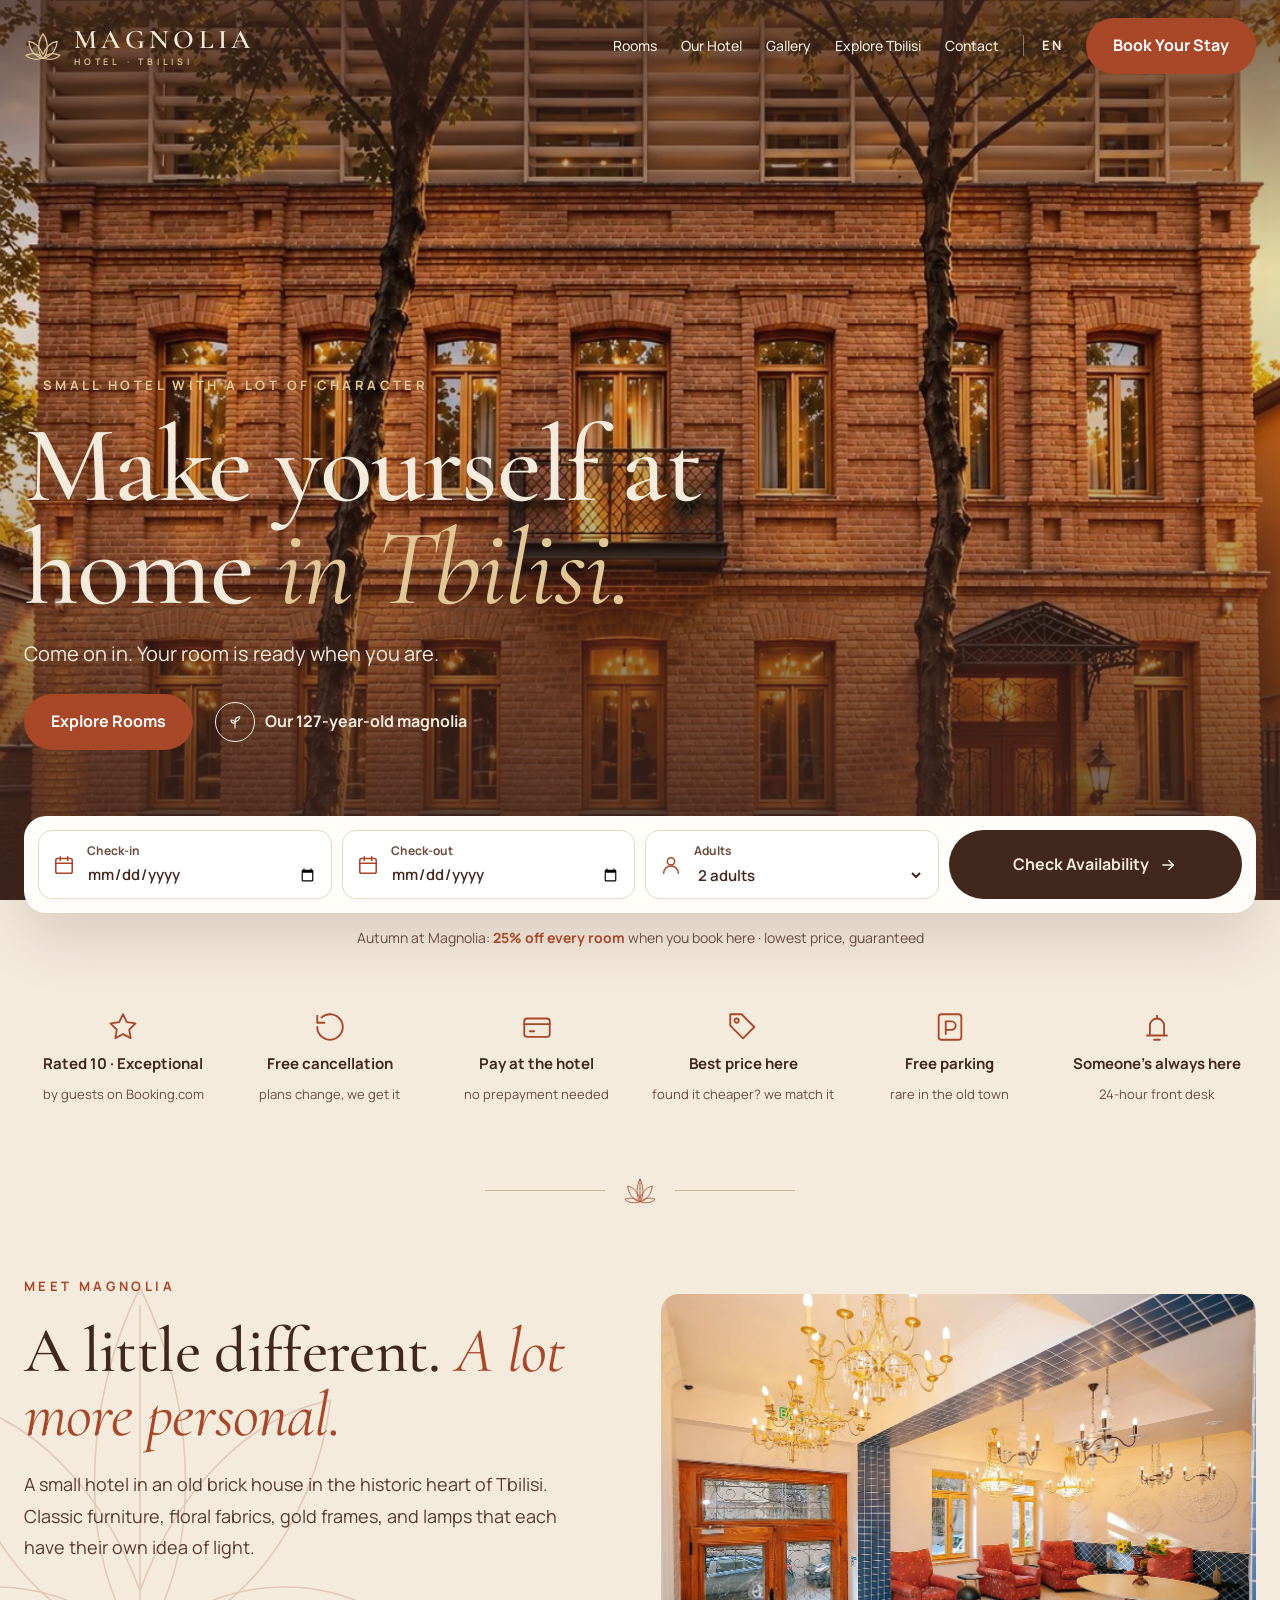
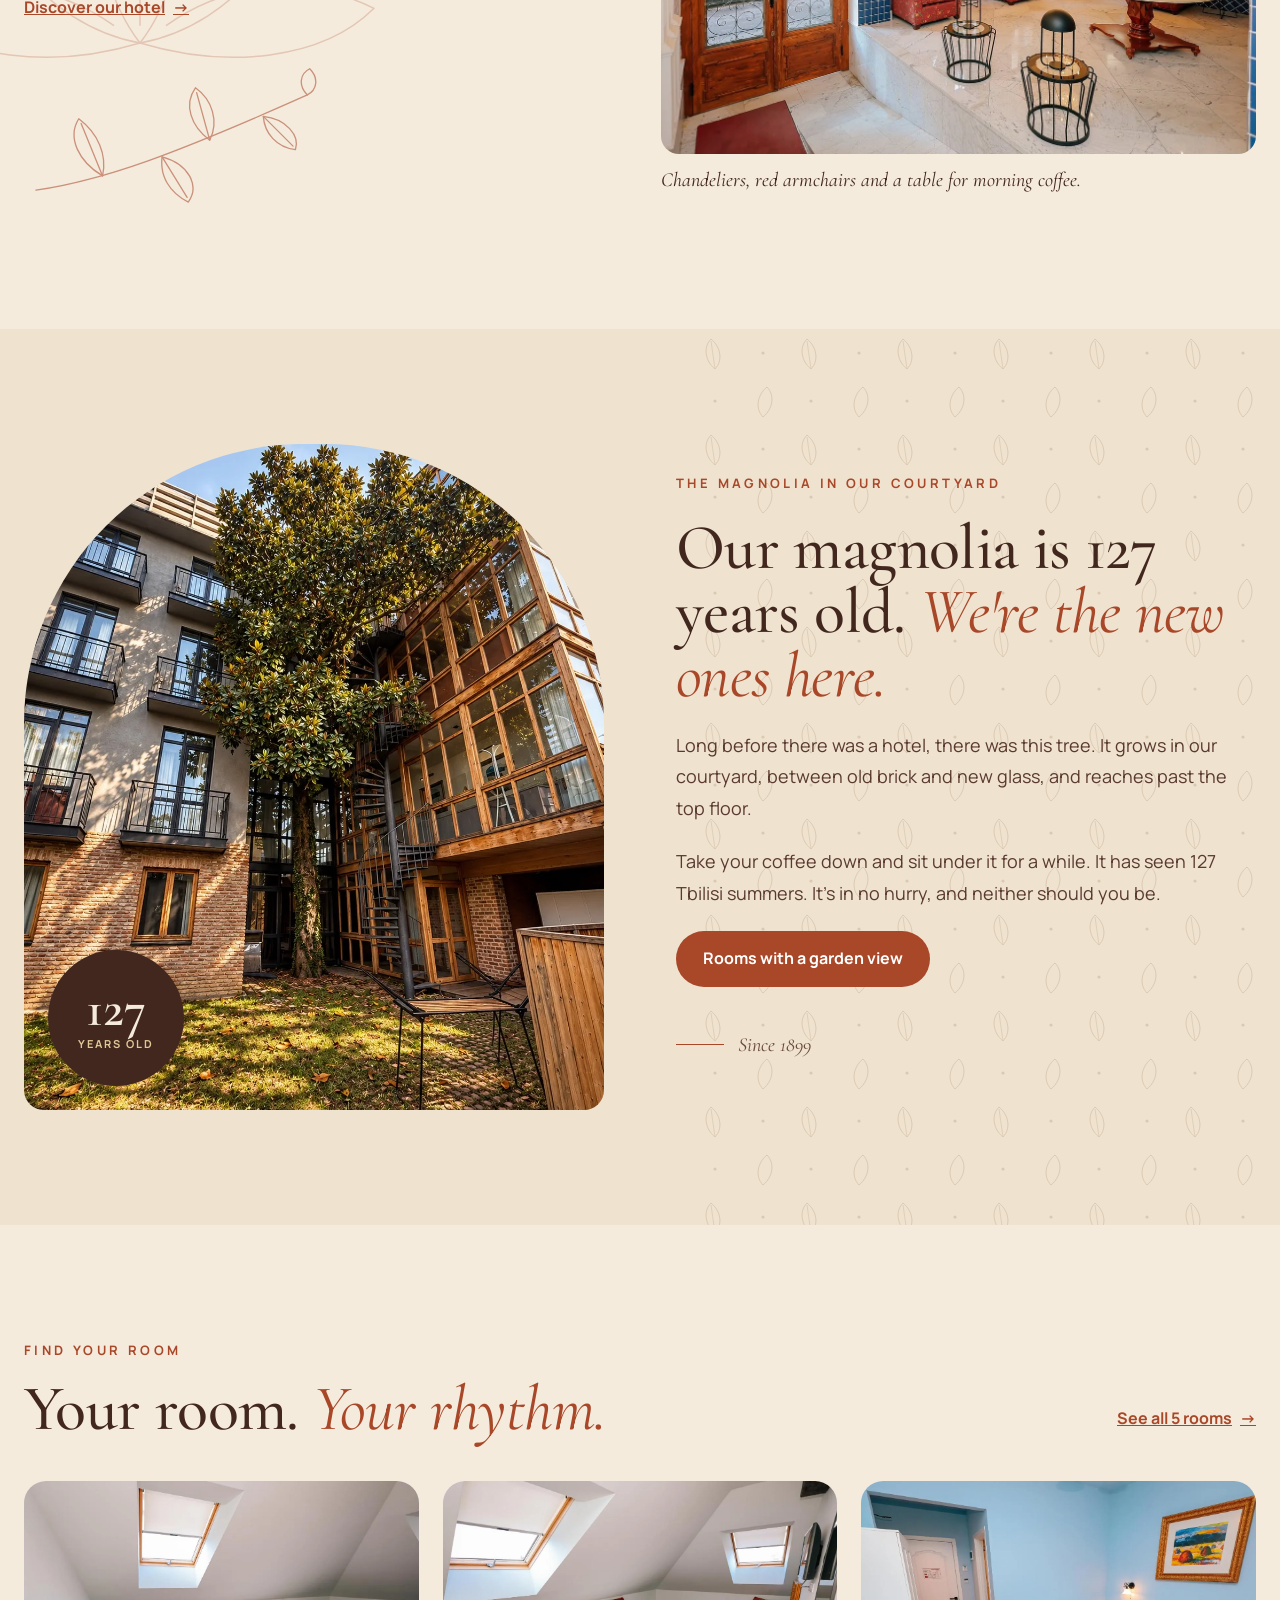
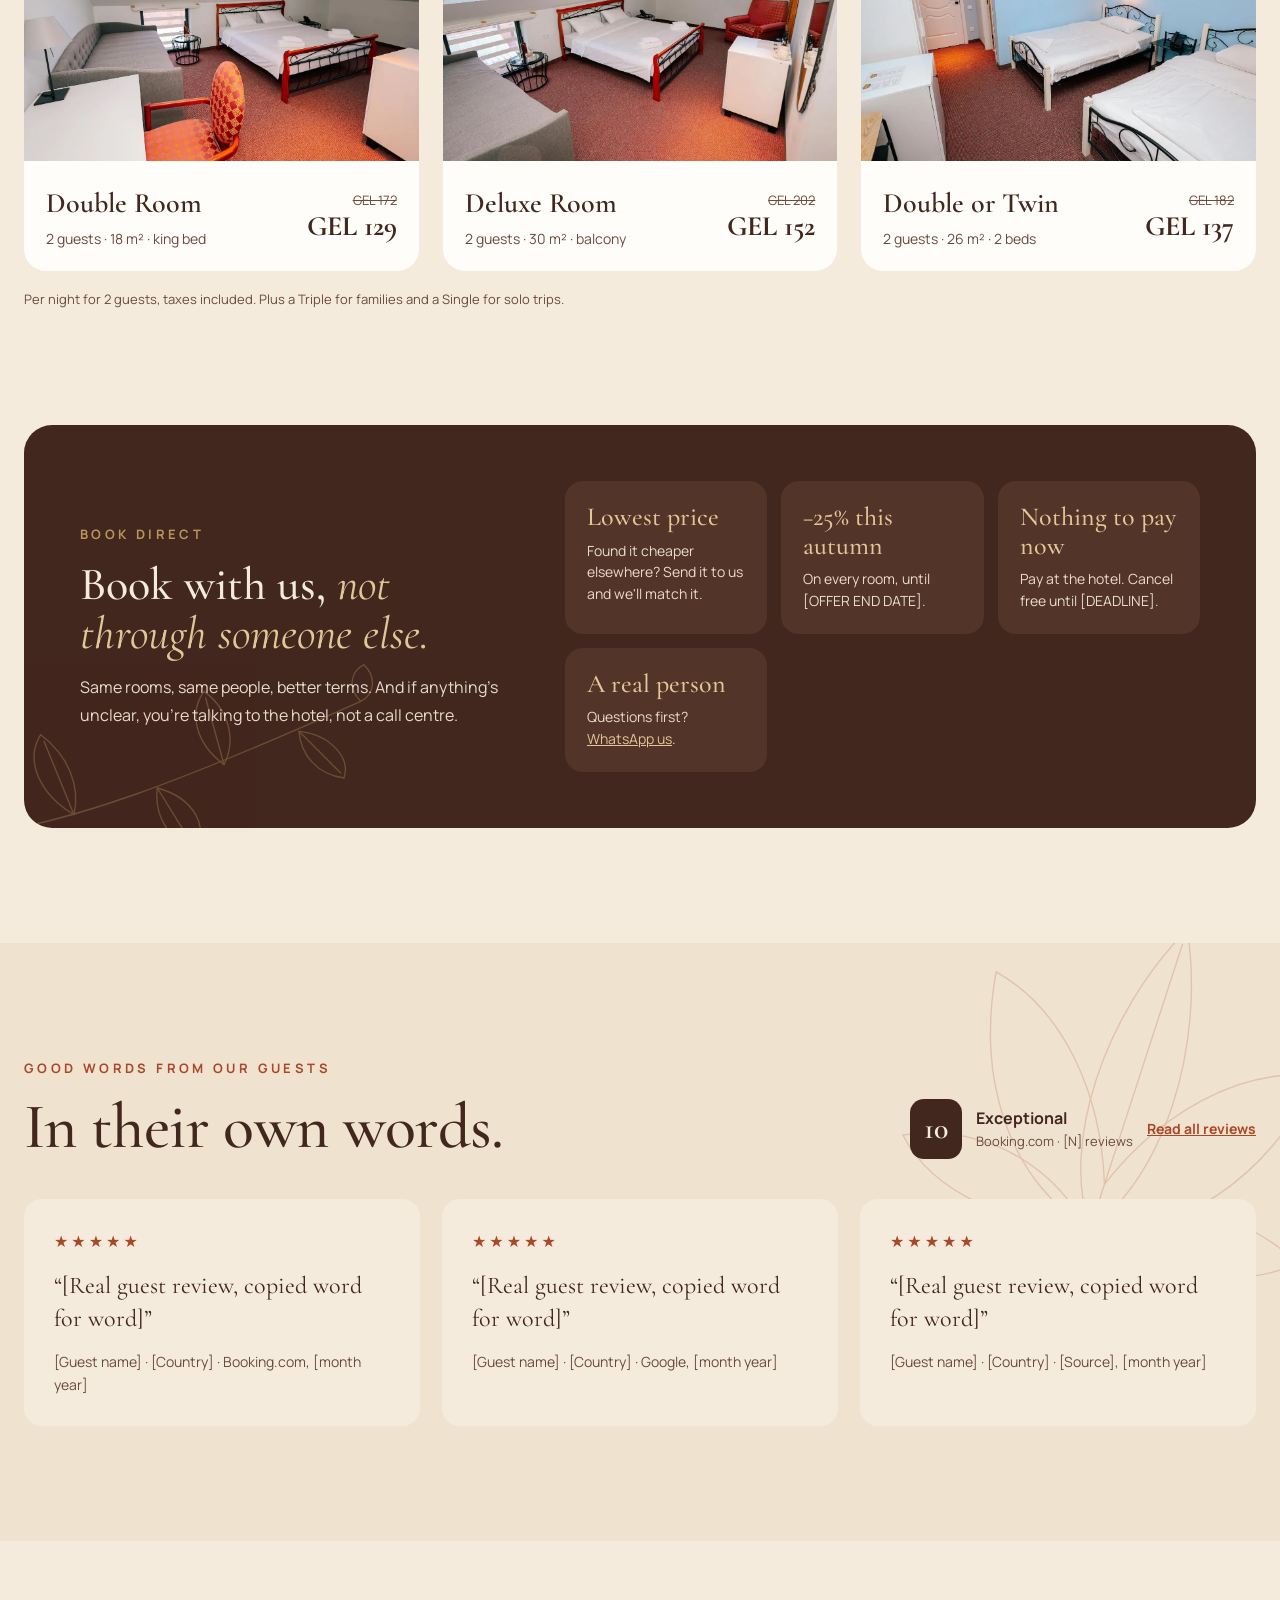
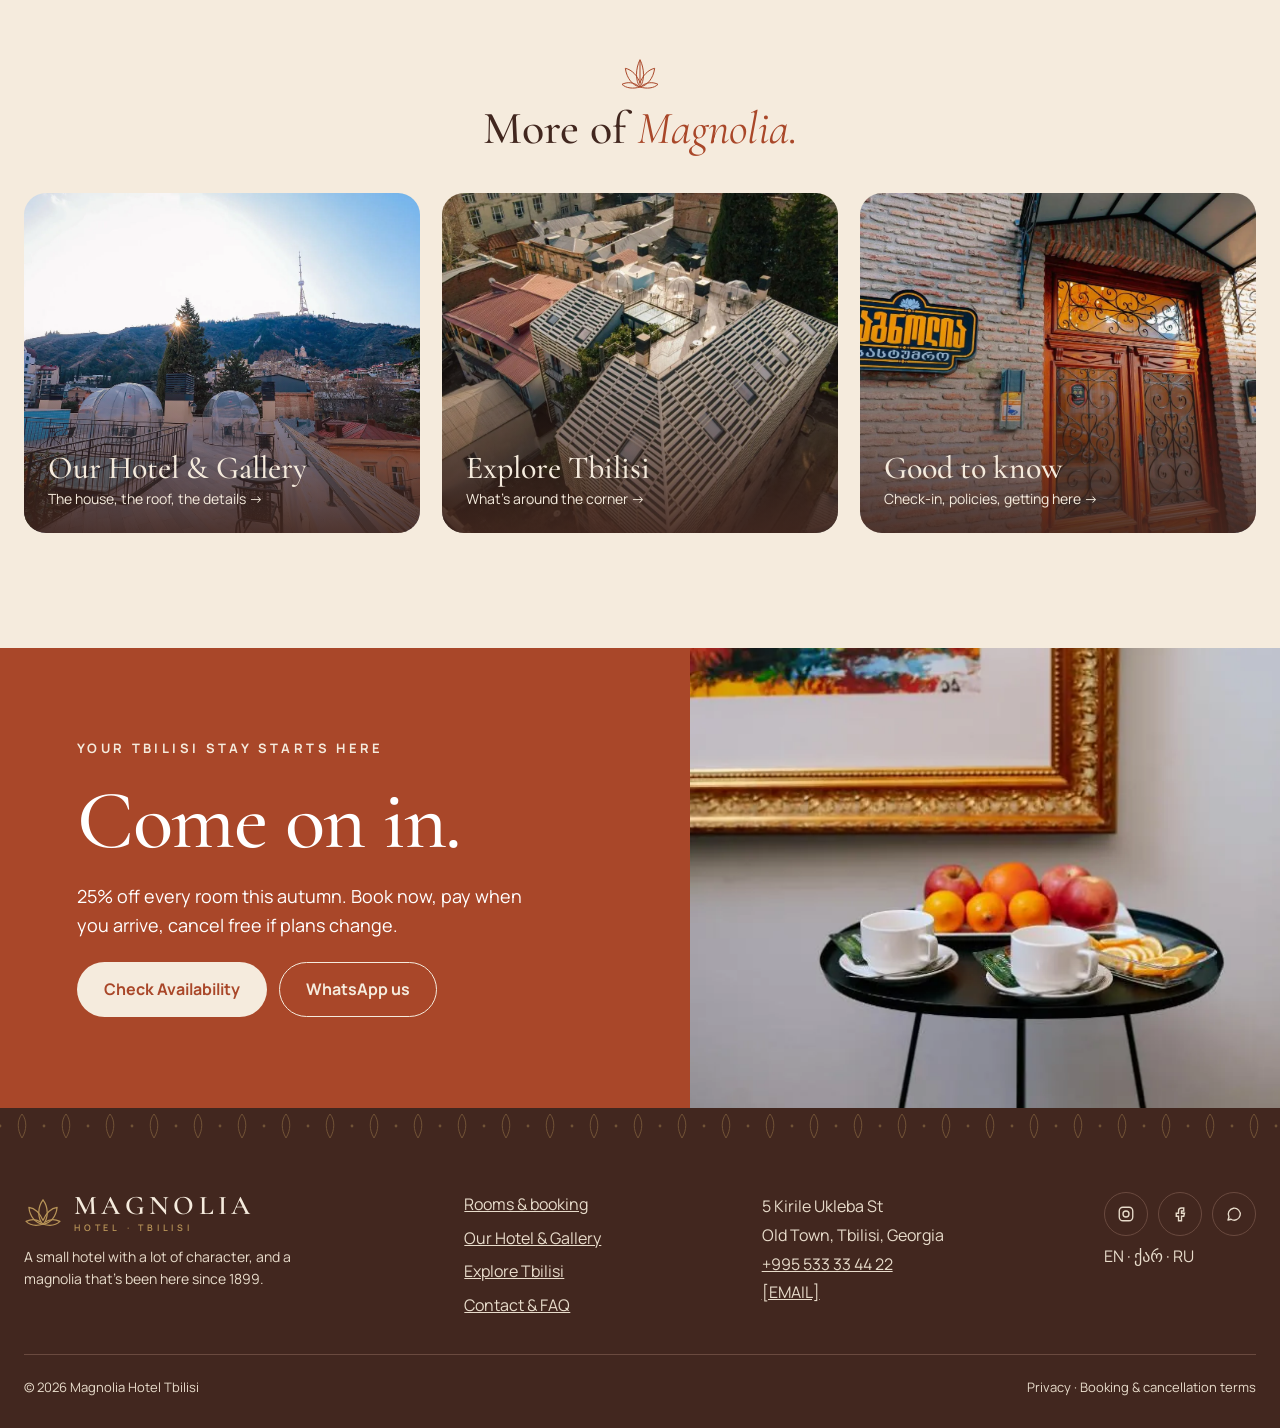
==== commit 5347bda1: "Add hotel address and phone; fix booking bar overflow on phones Address: 5 Kirile Ukleba St, Tbilisi" ====
--- a/index.html
+++ b/index.html
@@ -15,7 +15,7 @@
 <link href="https://fonts.googleapis.com/css2?family=Cormorant+Garamond:ital,wght@0,400;0,500;0,600;1,400;1,500&family=Manrope:wght@400;500;600;700&display=swap" rel="stylesheet">
 <link rel="stylesheet" href="assets/css/styles.css">
 <script type="application/ld+json">
-{"@context":"https://schema.org","@type":"Hotel","name":"Magnolia Hotel Tbilisi","description":"A small hotel in an old brick house in Old Tbilisi, with a 127-year-old magnolia in the courtyard.","address":{"@type":"PostalAddress","streetAddress":"[Street address]","addressLocality":"Tbilisi","addressCountry":"GE"},"telephone":"+995 [PHONE]","amenityFeature":[{"@type":"LocationFeatureSpecification","name":"Free parking","value":true},{"@type":"LocationFeatureSpecification","name":"Free Wi-Fi","value":true},{"@type":"LocationFeatureSpecification","name":"24-hour front desk","value":true}],"priceRange":"GEL 106–190"}
+{"@context":"https://schema.org","@type":"Hotel","name":"Magnolia Hotel Tbilisi","description":"A small hotel in an old brick house in Old Tbilisi, with a 127-year-old magnolia in the courtyard.","address":{"@type":"PostalAddress","streetAddress":"5 Kirile Ukleba St","addressLocality":"Tbilisi","addressCountry":"GE"},"telephone":"+995 533 33 44 22","amenityFeature":[{"@type":"LocationFeatureSpecification","name":"Free parking","value":true},{"@type":"LocationFeatureSpecification","name":"Free Wi-Fi","value":true},{"@type":"LocationFeatureSpecification","name":"24-hour front desk","value":true}],"priceRange":"GEL 106–190"}
 </script>
 </head>
 <body>
@@ -157,7 +157,7 @@
 <li><strong>Lowest price</strong><span>Found it cheaper elsewhere? Send it to us and we'll match it.</span></li>
 <li><strong>−25% this autumn</strong><span>On every room, until [OFFER END DATE].</span></li>
 <li><strong>Nothing to pay now</strong><span>Pay at the hotel. Cancel free until [DEADLINE].</span></li>
-<li><strong>A real person</strong><span>Questions first? <a href="https://wa.me/995000000000">WhatsApp us</a>.</span></li>
+<li><strong>A real person</strong><span>Questions first? <a href="https://wa.me/995533334422">WhatsApp us</a>.</span></li>
 </ul>
 </div>
 </section>
@@ -202,7 +202,7 @@
 <p class="eyebrow">Your Tbilisi stay starts here</p>
 <h2 class="display" style="font-size:clamp(52px,6.5vw,100px)">Come on in.</h2>
 <p style="margin:0;font-size:18px;max-width:480px">25% off every room this autumn. Book now, pay when you arrive, cancel free if plans change.</p>
-<div style="display:flex;flex-wrap:wrap;gap:12px"><a class="btn btn--light" href="rooms.html">Check Availability</a><a class="btn btn--outline-light" href="https://wa.me/995000000000">WhatsApp us</a></div>
+<div style="display:flex;flex-wrap:wrap;gap:12px"><a class="btn btn--light" href="rooms.html">Check Availability</a><a class="btn btn--outline-light" href="https://wa.me/995533334422">WhatsApp us</a></div>
 </div>
 <div class="cta-split__media"><img src="assets/img/welcome-tray.webp" alt="Tea, oranges and apples on a small black table under a gold-framed painting" loading="lazy"></div>
 </section>
@@ -217,12 +217,12 @@
 <span style="font-size:14px">A small hotel with a lot of character, and a magnolia that's been here since 1899.</span>
 </div>
 <nav aria-label="Footer"><a href="rooms.html">Rooms &amp; booking</a><a href="our-hotel.html">Our Hotel &amp; Gallery</a><a href="explore.html">Explore Tbilisi</a><a href="contact.html">Contact &amp; FAQ</a></nav>
-<address>[Street address]<br>Old Town, Tbilisi, Georgia<br><a href="tel:+995000000000">+995 [PHONE]</a><br><a href="mailto:hello@example.com">[EMAIL]</a></address>
+<address>5 Kirile Ukleba St<br>Old Town, Tbilisi, Georgia<br><a href="tel:+995533334422">+995 533 33 44 22</a><br><a href="mailto:hello@example.com">[EMAIL]</a></address>
 <div class="footer-col">
 <div class="social">
 <a href="https://instagram.com" aria-label="Instagram"><svg width="18" height="18" viewBox="0 0 24 24" fill="none" stroke="currentColor" stroke-width="1.8" aria-hidden="true"><rect x="3" y="3" width="18" height="18" rx="5"/><circle cx="12" cy="12" r="4"/></svg></a>
 <a href="https://facebook.com" aria-label="Facebook"><svg width="18" height="18" viewBox="0 0 24 24" fill="none" stroke="currentColor" stroke-width="1.8" stroke-linecap="round" aria-hidden="true"><path d="M14 8h3V4h-3a4 4 0 0 0-4 4v3H7v4h3v6h4v-6h3l1-4h-4V8z"/></svg></a>
-<a href="https://wa.me/995000000000" aria-label="WhatsApp"><svg width="18" height="18" viewBox="0 0 24 24" fill="none" stroke="currentColor" stroke-width="1.8" stroke-linejoin="round" aria-hidden="true"><path d="M4 20l1.3-3.9A8 8 0 1 1 8 19z"/></svg></a>
+<a href="https://wa.me/995533334422" aria-label="WhatsApp"><svg width="18" height="18" viewBox="0 0 24 24" fill="none" stroke="currentColor" stroke-width="1.8" stroke-linejoin="round" aria-hidden="true"><path d="M4 20l1.3-3.9A8 8 0 1 1 8 19z"/></svg></a>
 </div>
 <span>EN · ქარ · RU</span>
 </div>
--- a/assets/css/styles.css
+++ b/assets/css/styles.css
@@ -367,7 +367,10 @@
   .hero__content { padding-top: 110px; padding-bottom: 120px; }
   .hero__sub { font-size: 18px; }
   .booking { margin-top: -64px; }
-  .booking__form { grid-template-columns: 1fr 1fr; }
+  .booking__form { grid-template-columns: repeat(2, minmax(0, 1fr)); }
+  .booking__form .field { padding: 10px 12px; min-width: 0; }
+  .booking__form .field svg { display: none; }
+  .field input, .field select { min-width: 0; }
   .booking__form .field:nth-child(3), .booking__form .btn { grid-column: 1 / -1; }
   .trust { grid-template-columns: 1fr 1fr; padding-top: 28px; }
   .trust li { padding: 12px 4px; }
